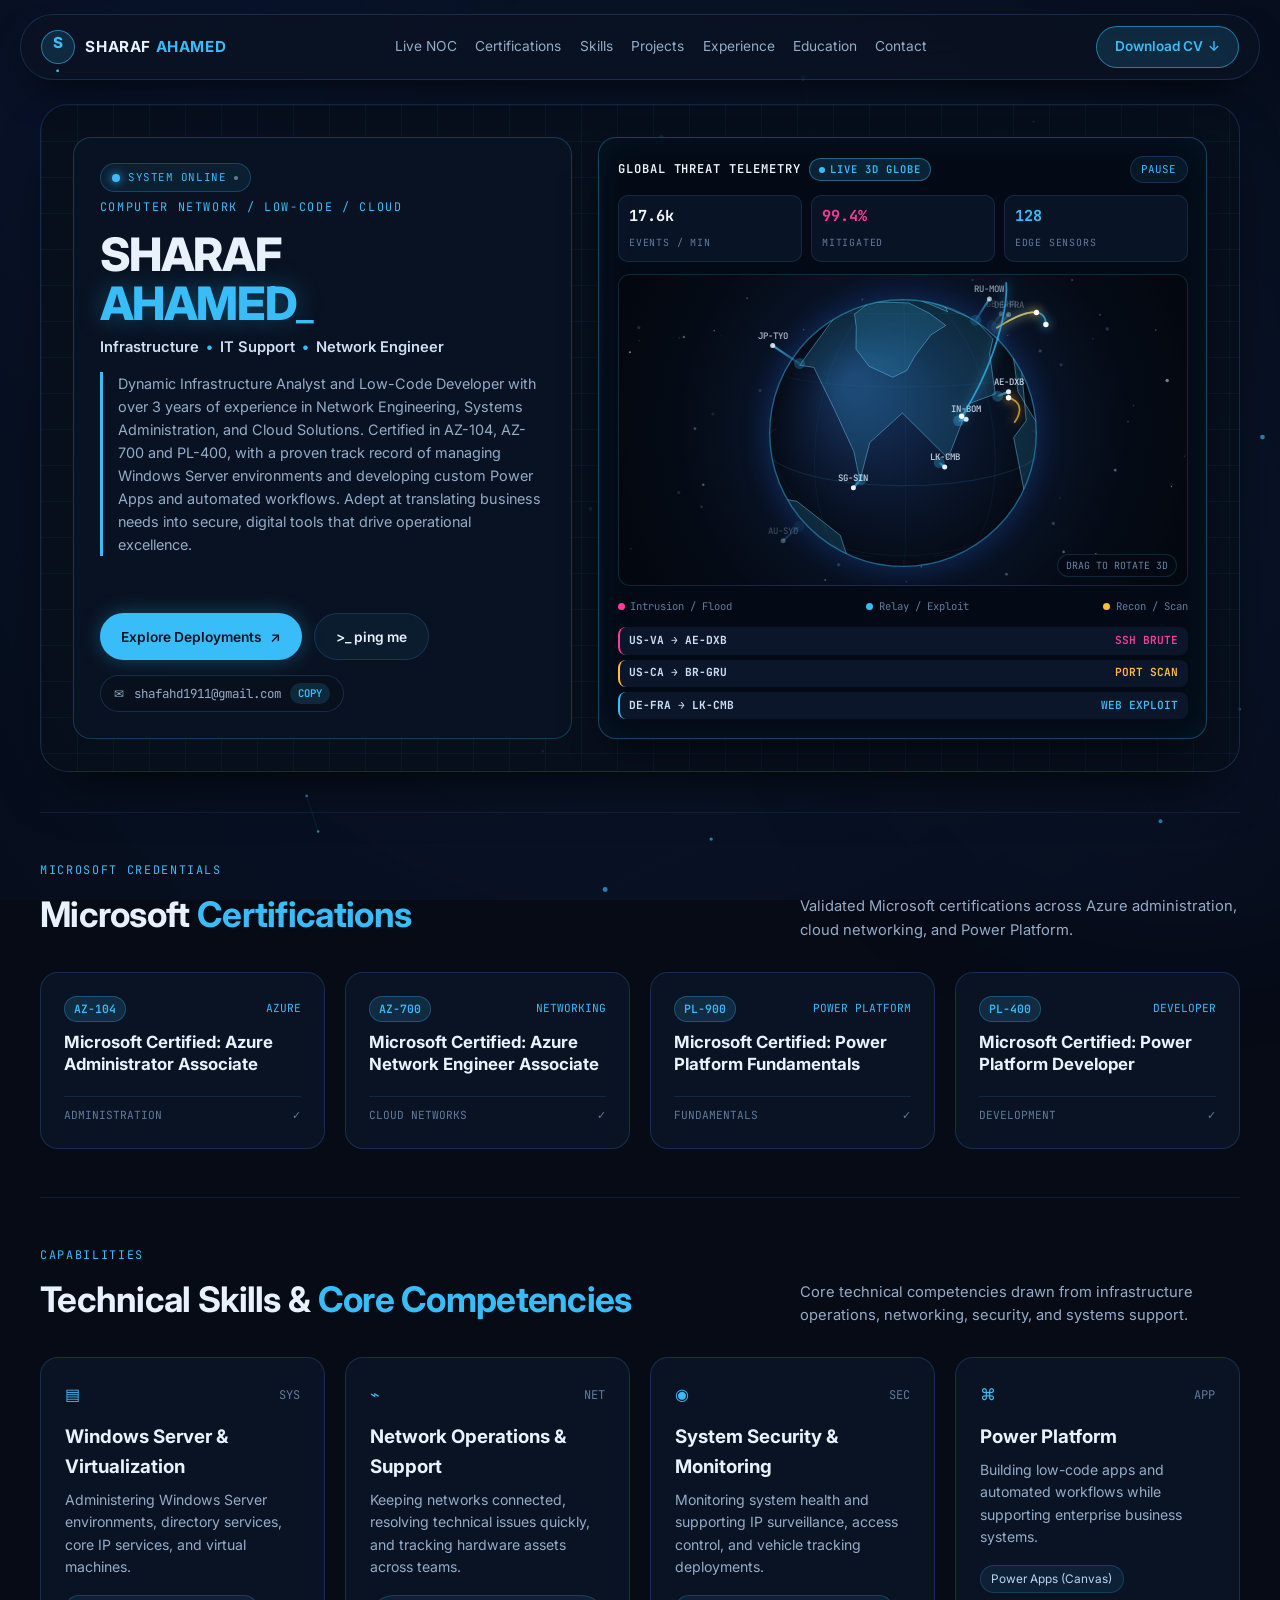
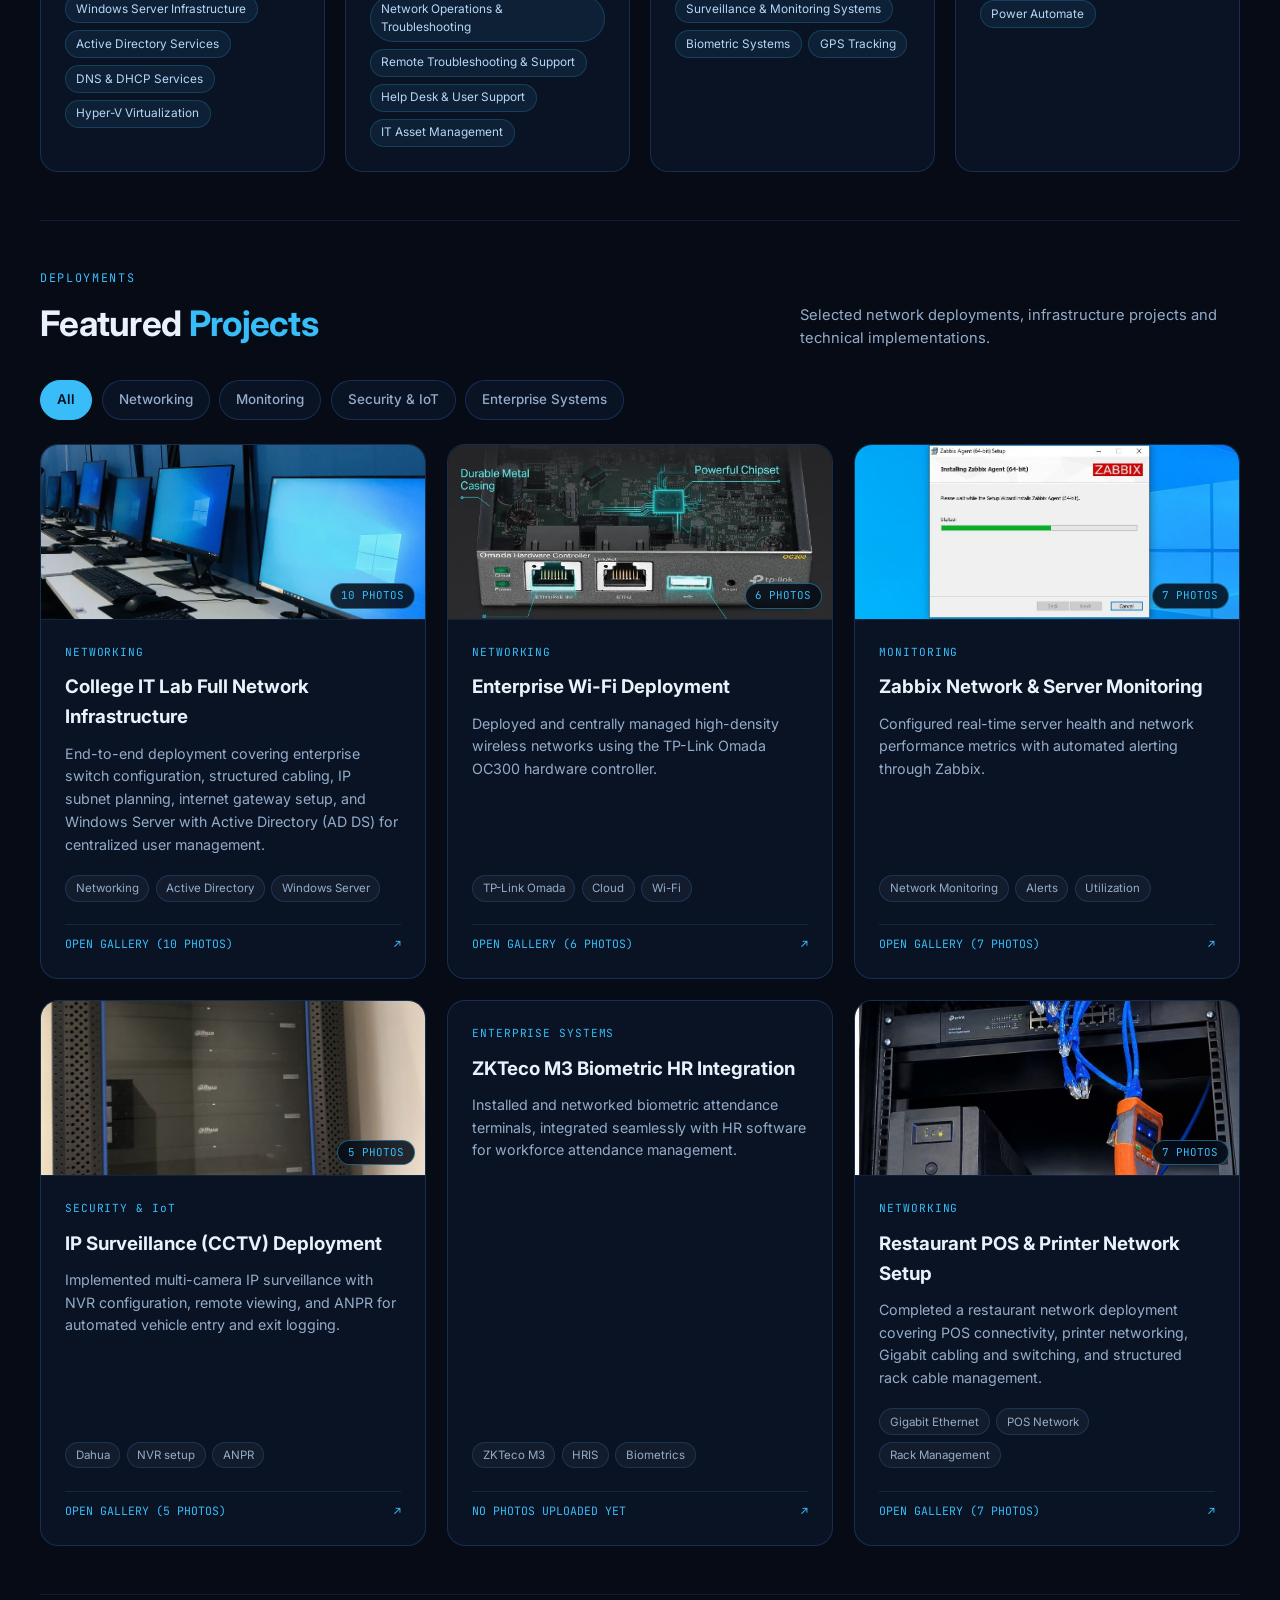
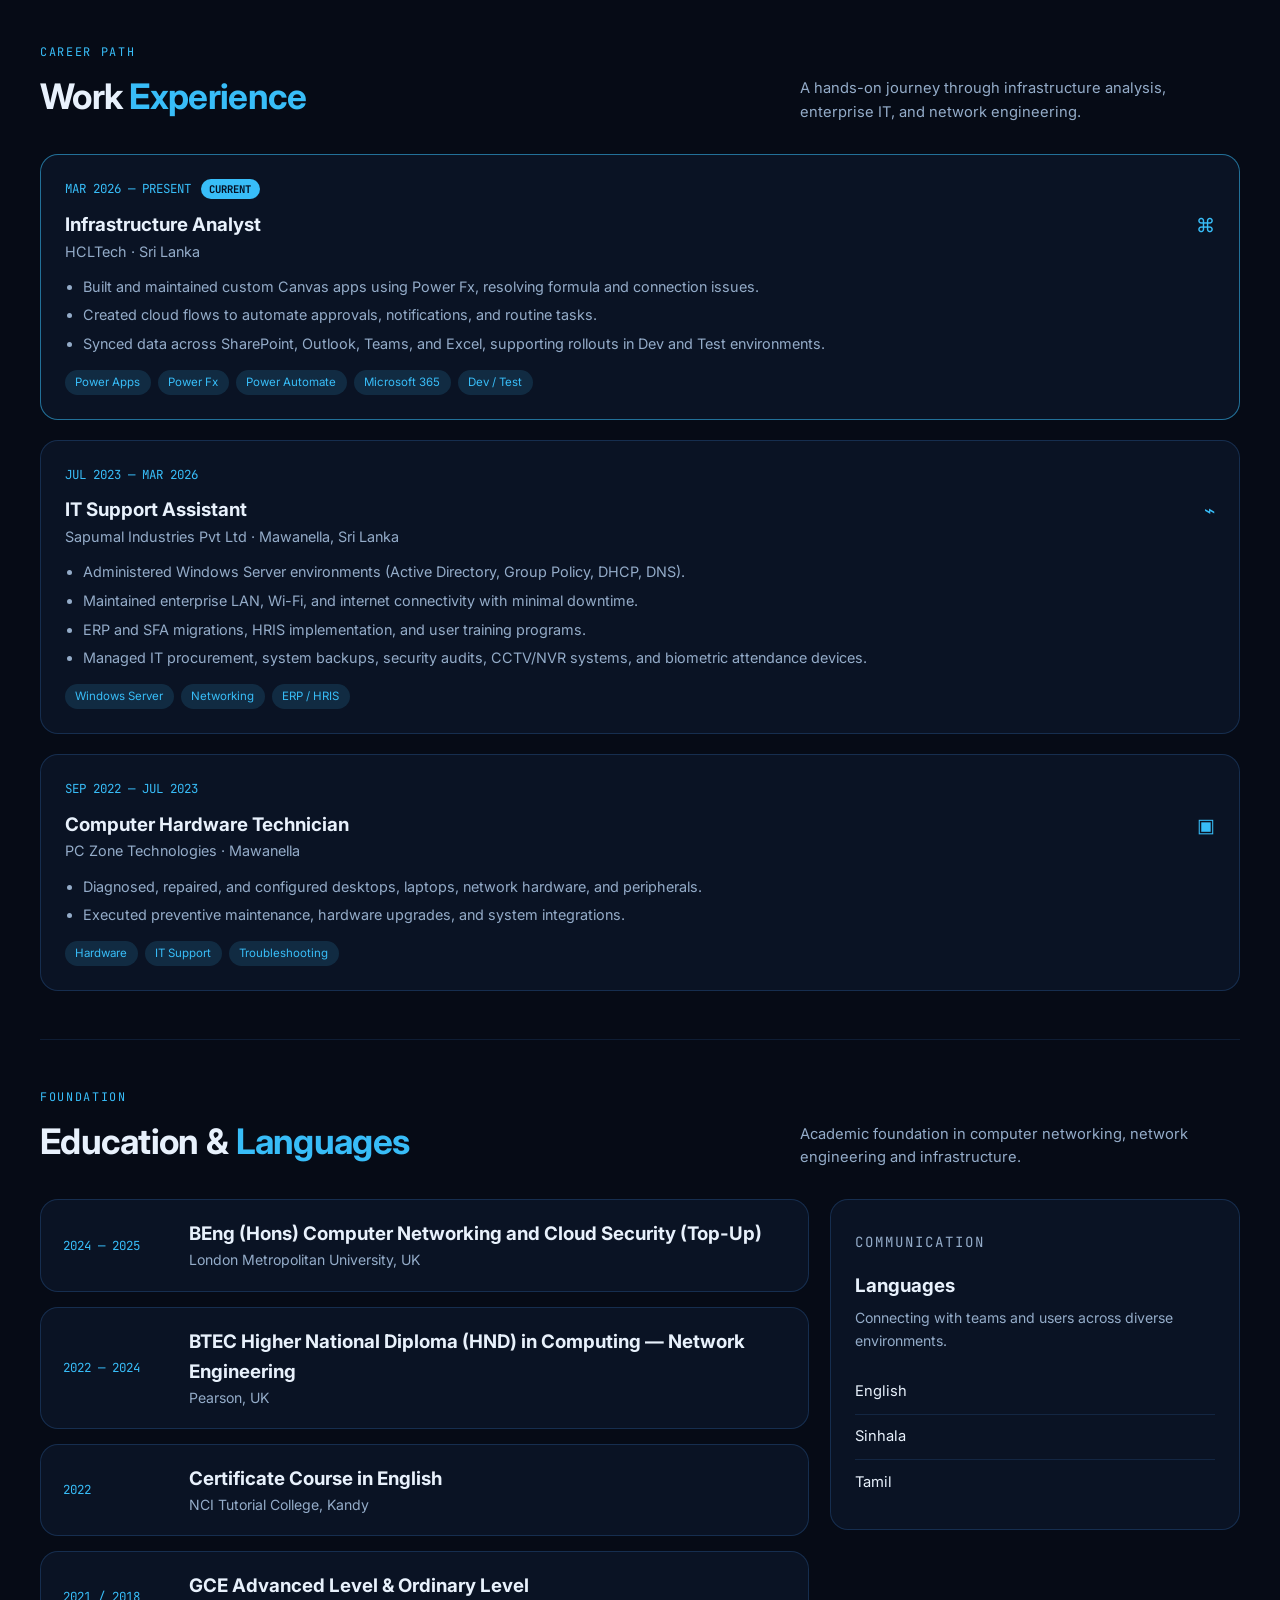
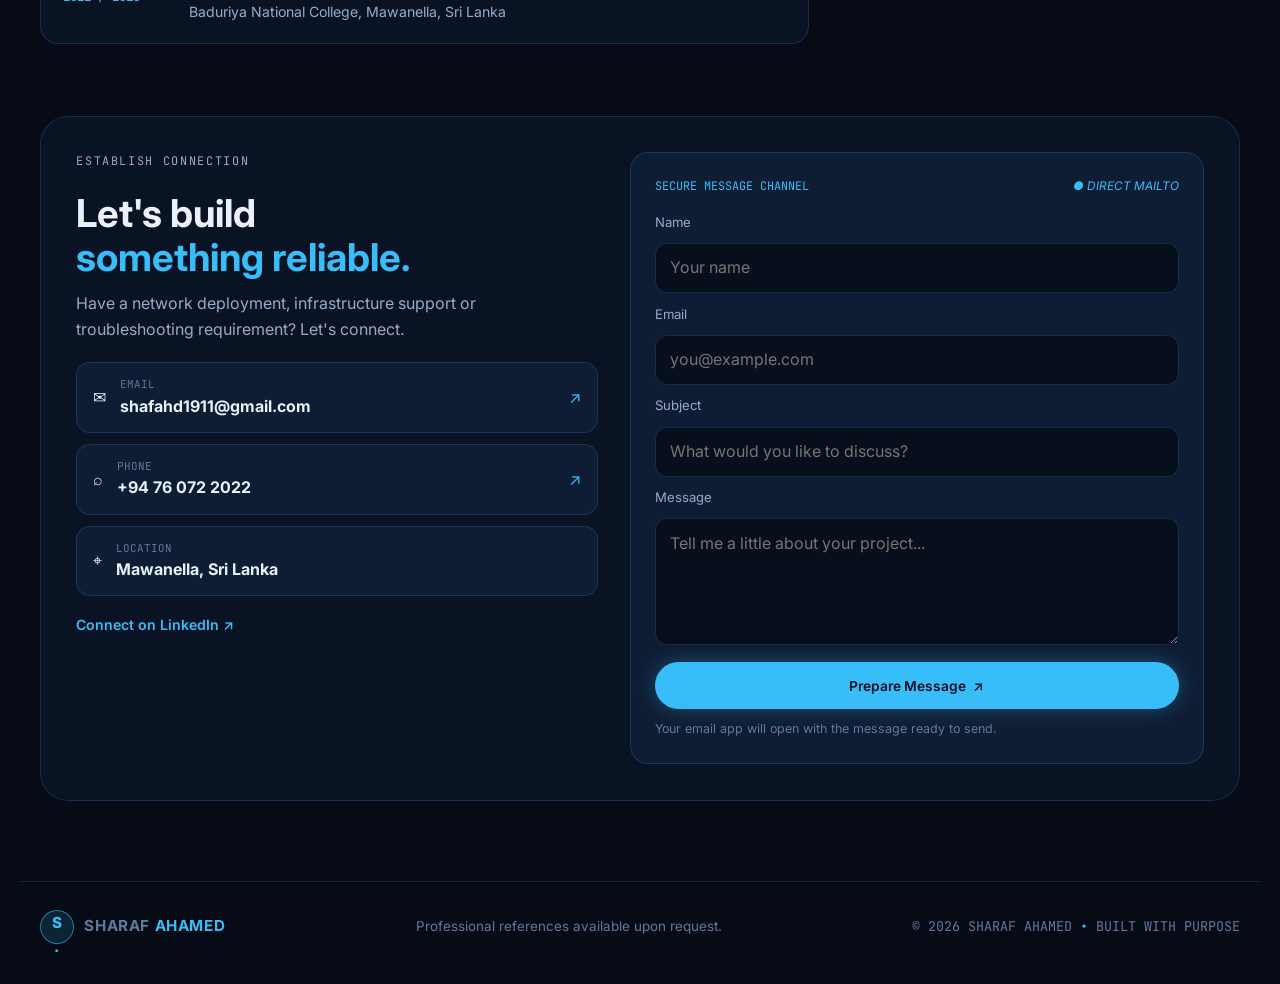
==== index.html @ e7d801e7 "first commit" ====
<!doctype html>
<html lang="en">
<head>
    <meta charset="utf-8">
    <meta name="viewport" content="width=device-width, initial-scale=1">
    <meta name="theme-color" content="#060b16">
    <meta name="description" content="Sharaf Ahamed — Network Engineer, Infrastructure Analyst & Microsoft Certified Specialist based in Sri Lanka.">
    <title>Sharaf Ahamed — Network Engineer &amp; Infrastructure Analyst</title>
    <link rel="preconnect" href="https://fonts.googleapis.com">
    <link rel="preconnect" href="https://fonts.gstatic.com" crossorigin>
    <link href="https://fonts.googleapis.com/css2?family=Inter:wght@400;500;600;700;800&family=JetBrains+Mono:wght@400;500;600&display=swap" rel="stylesheet">
    <style>
        :root {
            --bg-base: #060b16;
            --bg-surface: rgba(12, 22, 40, 0.84);
            --bg-elevated: rgba(16, 30, 54, 0.94);
            --border-subtle: rgba(56, 114, 189, 0.28);
            --border-glow: rgba(56, 189, 248, 0.55);
            --accent: #38bdf8;
            --accent-soft: rgba(56, 189, 248, 0.14);
            --arc-pink: #ff3b9a;
            --arc-cyan: #38bdf8;
            --arc-amber: #ffbe3b;
            --arc-green: #22d3ee;
            --text-main: #e8f1fc;
            --text-muted: #94acc9;
            --text-dim: #607a9c;
            --radius-lg: 28px;
            --radius-md: 18px;
            --radius-pill: 999px;
            --max-w: 1240px;
        }

        * {
            margin: 0;
            padding: 0;
            box-sizing: border-box;
        }

        html {
            scroll-behavior: smooth;
        }

        body {
            font-family: 'Inter', -apple-system, BlinkMacSystemFont, sans-serif;
            background: var(--bg-base);
            color: var(--text-main);
            line-height: 1.6;
            overflow-x: hidden;
        }

        .mono {
            font-family: 'JetBrains Mono', monospace;
        }

        a {
            color: inherit;
            text-decoration: none;
        }

        button,
        input,
        textarea {
            font: inherit;
            color: inherit;
        }

        /* Ambient layers */
        .ambient {
            position: fixed;
            border-radius: 50%;
            pointer-events: none;
            filter: blur(115px);
            z-index: 0;
            opacity: 0.35;
        }

        .ambient-a {
            width: 440px;
            height: 440px;
            top: -120px;
            left: -100px;
            background: #1d4ed8;
        }

        .ambient-b {
            width: 480px;
            height: 480px;
            bottom: 8%;
            right: -140px;
            background: #1e3a8a;
        }

        #bg-canvas {
            position: fixed;
            inset: 0;
            width: 100%;
            height: 100%;
            z-index: 0;
            pointer-events: none;
        }

        /* Header */
        .site-header {
            position: sticky;
            top: 14px;
            z-index: 40;
            max-width: var(--max-w);
            margin: 14px auto 0;
            padding: 0.7rem 1.25rem;
            display: flex;
            align-items: center;
            justify-content: space-between;
            gap: 1rem;
            background: rgba(10, 18, 34, 0.84);
            backdrop-filter: blur(14px);
            border: 1px solid var(--border-subtle);
            border-radius: var(--radius-pill);
            box-shadow: 0 18px 40px -16px rgba(0, 0, 0, 0.85);
        }

        .brand {
            display: inline-flex;
            align-items: center;
            gap: 0.65rem;
            font-weight: 700;
            letter-spacing: 0.04em;
            font-size: 0.95rem;
            white-space: nowrap;
        }

        .brand-mark {
            width: 34px;
            height: 34px;
            border-radius: 50%;
            display: grid;
            place-items: center;
            background: var(--accent-soft);
            border: 1px solid var(--border-glow);
            color: var(--accent);
            font-weight: 800;
        }

            .brand-mark span,
            .brand b {
                color: var(--accent);
            }

        .main-nav {
            display: flex;
            align-items: center;
            gap: 1.15rem;
            font-size: 0.86rem;
            color: var(--text-muted);
        }

            .main-nav a {
                padding: 0.25rem 0;
                border-bottom: 2px solid transparent;
                transition: color 0.2s, border-color 0.2s;
                white-space: nowrap;
            }

                .main-nav a:hover,
                .main-nav a.active {
                    color: var(--accent);
                    border-bottom-color: var(--accent);
                }

        .nav-cta {
            padding: 0.55rem 1.1rem;
            border-radius: var(--radius-pill);
            background: var(--accent-soft);
            border: 1px solid var(--border-glow);
            color: var(--accent);
            font-size: 0.85rem;
            font-weight: 600;
            display: inline-flex;
            align-items: center;
            gap: 0.35rem;
            transition: background 0.2s, transform 0.2s;
            white-space: nowrap;
        }

            .nav-cta:hover {
                background: var(--accent);
                color: #041024;
                transform: translateY(-1px);
            }

        .menu-toggle {
            display: none;
            background: transparent;
            border: 1px solid var(--border-subtle);
            border-radius: 10px;
            padding: 0.35rem 0.65rem;
            font-size: 1.1rem;
            cursor: pointer;
        }

        /* Main layout */
        main {
            position: relative;
            z-index: 2;
            max-width: var(--max-w);
            margin: 0 auto;
            padding: 1.5rem 1.25rem 3rem;
        }

        /* Hero / Live NOC */
        .hero {
            position: relative;
            border-radius: var(--radius-lg);
            border: 1px solid var(--border-subtle);
            background: rgba(8, 15, 28, 0.82);
            overflow: hidden;
            padding: 2rem;
            margin-bottom: 2.5rem;
            box-shadow: 0 25px 60px -25px rgba(0, 0, 0, 0.92);
        }

        .map-grid {
            position: absolute;
            inset: 0;
            background-image: linear-gradient(to right, rgba(56, 189, 248, 0.05) 1px, transparent 1px), linear-gradient(to bottom, rgba(56, 189, 248, 0.05) 1px, transparent 1px);
            background-size: 36px 36px;
            pointer-events: none;
            z-index: 0;
        }

        .hero-content {
            position: relative;
            z-index: 2;
            display: grid;
            grid-template-columns: minmax(0, 1fr) minmax(0, 1.22fr);
            gap: 1.65rem;
            align-items: stretch;
        }

        .glass-panel {
            background: rgba(10, 19, 36, 0.86);
            backdrop-filter: blur(12px);
            border: 1px solid rgba(56, 189, 248, 0.24);
            border-radius: var(--radius-md);
            padding: 1.6rem;
            display: flex;
            flex-direction: column;
            justify-content: space-between;
            gap: 1.15rem;
        }

        .profile-top {
            display: flex;
            align-items: center;
            gap: 1rem;
            margin-bottom: 0.85rem;
        }

        .profile-avatar {
            width: 74px;
            height: 74px;
            border-radius: 50%;
            object-fit: cover;
            object-position: 50% 18%;
            border: 2px solid var(--accent);
            box-shadow: 0 0 20px rgba(56, 189, 248, 0.35);
            background: #0d1d36;
            flex-shrink: 0;
        }

        .status-line {
            display: inline-flex;
            flex-wrap: wrap;
            align-items: center;
            gap: 0.5rem;
            font-family: 'JetBrains Mono', monospace;
            font-size: 0.68rem;
            letter-spacing: 0.05em;
            color: var(--accent);
            background: rgba(56, 189, 248, 0.08);
            border: 1px solid rgba(56, 189, 248, 0.25);
            padding: 0.3rem 0.72rem;
            border-radius: var(--radius-pill);
            width: fit-content;
        }

            .status-line i {
                width: 4px;
                height: 4px;
                border-radius: 50%;
                background: var(--text-dim);
                display: inline-block;
            }

        .pulse-dot {
            width: 8px;
            height: 8px;
            border-radius: 50%;
            background: #38bdf8;
            box-shadow: 0 0 10px #38bdf8;
            animation: pulse 1.8s infinite;
        }

        @keyframes pulse {
            0%, 100% {
                opacity: 0.6;
                transform: scale(0.9);
            }

            50% {
                opacity: 1;
                transform: scale(1.25);
            }
        }

        .eyebrow {
            font-size: 0.74rem;
            letter-spacing: 0.14em;
            text-transform: uppercase;
            color: var(--accent);
            margin-bottom: 0.4rem;
        }

        .hero h1 {
            font-size: clamp(2rem, 3.6vw, 2.95rem);
            font-weight: 800;
            line-height: 1.06;
            letter-spacing: -0.03em;
        }

            .hero h1 span {
                color: var(--accent);
                text-shadow: 0 0 24px rgba(56, 189, 248, 0.35);
            }

        .hero-cursor {
            color: var(--accent);
            font-weight: 500;
            animation: blink 1s step-end infinite;
        }

        @keyframes blink {
            0%, 100% {
                opacity: 1;
            }

            50% {
                opacity: 0;
            }
        }

        .hero-role {
            font-weight: 600;
            color: #cfe0f5;
            margin: 0.5rem 0 0.75rem;
            font-size: 0.92rem;
        }

            .hero-role b {
                color: var(--accent);
                margin: 0 0.2rem;
            }

        .hero-summary {
            color: var(--text-muted);
            font-size: 0.9rem;
            border-left: 3px solid var(--accent);
            padding-left: 0.95rem;
        }

        .hero-actions {
            display: flex;
            flex-wrap: wrap;
            gap: 0.75rem;
            margin-bottom: 0.95rem;
        }

        .btn {
            display: inline-flex;
            align-items: center;
            gap: 0.45rem;
            padding: 0.72rem 1.3rem;
            border-radius: var(--radius-pill);
            font-weight: 600;
            font-size: 0.86rem;
            cursor: pointer;
            transition: transform 0.2s, box-shadow 0.2s, background 0.2s, border-color 0.2s;
            border: 1px solid transparent;
        }

        .btn-primary {
            background: var(--accent);
            color: #041024;
            box-shadow: 0 0 20px rgba(56, 189, 248, 0.32);
        }

            .btn-primary:hover {
                transform: translateY(-2px);
                box-shadow: 0 0 28px rgba(56, 189, 248, 0.52);
            }

        .btn-ghost {
            background: rgba(56, 189, 248, 0.06);
            border-color: var(--border-subtle);
            color: var(--text-main);
        }

            .btn-ghost:hover {
                border-color: var(--accent);
                background: rgba(56, 189, 248, 0.14);
                transform: translateY(-2px);
            }

        .copy-email {
            display: inline-flex;
            align-items: center;
            gap: 0.6rem;
            background: rgba(8, 16, 30, 0.88);
            border: 1px solid var(--border-subtle);
            border-radius: var(--radius-pill);
            padding: 0.42rem 0.85rem;
            font-size: 0.78rem;
            color: var(--text-muted);
            cursor: pointer;
            transition: border-color 0.2s, color 0.2s;
            width: fit-content;
        }

            .copy-email:hover {
                border-color: var(--accent);
                color: var(--text-main);
            }

            .copy-email small {
                background: var(--accent-soft);
                color: var(--accent);
                padding: 0.14rem 0.48rem;
                border-radius: var(--radius-pill);
                font-size: 0.66rem;
                font-weight: 600;
            }

        /* Live 3D Globe Cyber Threat Dashboard */
        .cyber-map-panel {
            background: rgba(5, 11, 22, 0.95);
            backdrop-filter: blur(14px);
            border: 1px solid rgba(56, 189, 248, 0.32);
            border-radius: var(--radius-md);
            padding: 1.15rem;
            display: flex;
            flex-direction: column;
            gap: 0.75rem;
            box-shadow: inset 0 0 42px rgba(14, 165, 233, 0.08), 0 18px 38px -18px rgba(0, 0, 0, 0.9);
        }

        .cyber-map-head {
            display: flex;
            flex-wrap: wrap;
            justify-content: space-between;
            align-items: center;
            gap: 0.5rem;
        }

        .cyber-map-title {
            display: flex;
            align-items: center;
            gap: 0.5rem;
            font-size: 0.76rem;
            font-weight: 600;
            letter-spacing: 0.08em;
            color: #eef6fc;
        }

        .live-badge {
            display: inline-flex;
            align-items: center;
            gap: 0.35rem;
            font-family: 'JetBrains Mono', monospace;
            font-size: 0.66rem;
            color: #38bdf8;
            background: rgba(56, 189, 248, 0.14);
            border: 1px solid rgba(56, 189, 248, 0.42);
            padding: 0.15rem 0.55rem;
            border-radius: var(--radius-pill);
        }

            .live-badge i {
                width: 6px;
                height: 6px;
                border-radius: 50%;
                background: #38bdf8;
                display: inline-block;
                animation: pulse 1.3s infinite;
            }

        .map-controls {
            display: inline-flex;
            align-items: center;
            gap: 0.4rem;
        }

        .map-toggle-btn {
            font-family: 'JetBrains Mono', monospace;
            font-size: 0.68rem;
            padding: 0.24rem 0.65rem;
            border-radius: var(--radius-pill);
            border: 1px solid var(--border-subtle);
            background: rgba(56, 189, 248, 0.08);
            color: var(--accent);
            cursor: pointer;
            transition: border-color 0.2s, background 0.2s;
        }

            .map-toggle-btn:hover {
                border-color: var(--accent);
                background: rgba(56, 189, 248, 0.16);
            }

        .noc-kpis {
            display: grid;
            grid-template-columns: repeat(3, 1fr);
            gap: 0.55rem;
        }

        .noc-kpi {
            background: rgba(11, 21, 40, 0.9);
            border: 1px solid rgba(56, 189, 248, 0.14);
            border-radius: 10px;
            padding: 0.48rem 0.65rem;
        }

            .noc-kpi strong {
                display: block;
                font-family: 'JetBrains Mono', monospace;
                font-size: 0.95rem;
                color: #f4f9fc;
            }

            .noc-kpi span {
                font-family: 'JetBrains Mono', monospace;
                font-size: 0.62rem;
                letter-spacing: 0.08em;
                color: var(--text-dim);
            }

        .attack-canvas-wrap {
            position: relative;
            width: 100%;
            border-radius: 12px;
            overflow: hidden;
            border: 1px solid rgba(56, 189, 248, 0.18);
            background: radial-gradient(circle at 50% 48%, #0e2242 0%, #050b16 68%, #03070e 100%);
            cursor: grab;
        }

            .attack-canvas-wrap:active {
                cursor: grabbing;
            }

        #cyberAttackCanvas {
            width: 100%;
            height: 310px;
            display: block;
        }

        .globe-hint {
            position: absolute;
            right: 10px;
            bottom: 8px;
            font-family: 'JetBrains Mono', monospace;
            font-size: 0.62rem;
            color: rgba(148, 192, 238, 0.68);
            background: rgba(5, 11, 22, 0.72);
            padding: 0.16rem 0.5rem;
            border-radius: 999px;
            border: 1px solid rgba(56, 189, 248, 0.16);
            pointer-events: none;
        }

        .attack-legend {
            display: flex;
            flex-wrap: wrap;
            justify-content: space-between;
            gap: 0.5rem;
            font-family: 'JetBrains Mono', monospace;
            font-size: 0.66rem;
            color: var(--text-dim);
        }

        .legend-item {
            display: inline-flex;
            align-items: center;
            gap: 0.35rem;
        }

        .legend-dot {
            width: 7px;
            height: 7px;
            border-radius: 50%;
        }

        .attack-feed {
            list-style: none;
            display: flex;
            flex-direction: column;
            gap: 0.32rem;
            font-family: 'JetBrains Mono', monospace;
            font-size: 0.7rem;
            max-height: 92px;
            overflow: hidden;
        }

            .attack-feed li {
                display: flex;
                justify-content: space-between;
                gap: 0.6rem;
                padding: 0.3rem 0.6rem;
                border-radius: 8px;
                background: rgba(12, 23, 44, 0.92);
                border-left: 2px solid var(--accent);
                color: #cfe0f5;
                white-space: nowrap;
                overflow: hidden;
                text-overflow: ellipsis;
            }

        .attack-vec {
            font-weight: 600;
        }

        /* Sections */
        .section {
            padding: 3rem 0;
            border-top: 1px solid rgba(56, 114, 189, 0.18);
        }

        .section-head {
            display: flex;
            flex-wrap: wrap;
            justify-content: space-between;
            align-items: flex-end;
            gap: 1rem;
            margin-bottom: 1.85rem;
        }

            .section-head h2 {
                font-size: clamp(1.55rem, 3vw, 2.2rem);
                font-weight: 700;
                letter-spacing: -0.02em;
            }

                .section-head h2 span {
                    color: var(--accent);
                }

        .section-note {
            color: var(--text-muted);
            max-width: 440px;
            font-size: 0.92rem;
        }

        /* Microsoft Certifications grid */
        .cert-grid {
            display: grid;
            grid-template-columns: repeat(auto-fit, minmax(260px, 1fr));
            gap: 1.25rem;
        }

        .cert-card {
            background: var(--bg-surface);
            border: 1px solid var(--border-subtle);
            border-radius: var(--radius-md);
            padding: 1.45rem;
            display: flex;
            flex-direction: column;
            gap: 0.65rem;
            transition: transform 0.25s, border-color 0.25s;
        }

            .cert-card:hover {
                transform: translateY(-4px);
                border-color: var(--border-glow);
            }

        .cert-top {
            display: flex;
            justify-content: space-between;
            align-items: center;
            color: var(--accent);
            font-size: 0.76rem;
        }

        .cert-code-pill {
            font-family: 'JetBrains Mono', monospace;
            font-size: 0.72rem;
            font-weight: 600;
            color: var(--accent);
            background: var(--accent-soft);
            border: 1px solid rgba(56, 189, 248, 0.28);
            padding: 0.16rem 0.55rem;
            border-radius: var(--radius-pill);
        }

        .cert-card h3 {
            font-size: 1.05rem;
            line-height: 1.3;
        }

        .cert-points {
            list-style: none;
            display: flex;
            flex-direction: column;
            gap: 0.35rem;
            color: var(--text-muted);
            font-size: 0.86rem;
            flex: 1;
        }

            .cert-points li::before {
                content: "› ";
                color: var(--accent);
                font-weight: 700;
            }

        .cert-bottom {
            display: flex;
            justify-content: space-between;
            font-family: 'JetBrains Mono', monospace;
            font-size: 0.7rem;
            color: var(--text-dim);
            padding-top: 0.6rem;
            border-top: 1px solid rgba(56, 114, 189, 0.2);
        }

        /* Skills */
        .skills-grid {
            display: grid;
            grid-template-columns: repeat(auto-fit, minmax(270px, 1fr));
            gap: 1.25rem;
        }

        .skill-card {
            background: var(--bg-surface);
            border: 1px solid var(--border-subtle);
            border-radius: var(--radius-md);
            padding: 1.5rem;
            transition: border-color 0.25s, transform 0.25s;
        }

            .skill-card:hover {
                border-color: var(--border-glow);
                transform: translateY(-3px);
            }

        .skill-head {
            display: flex;
            justify-content: space-between;
            align-items: center;
            margin-bottom: 0.85rem;
            color: var(--accent);
        }

        .skill-index {
            font-size: 0.75rem;
            color: var(--text-dim);
        }

        .skill-card p {
            color: var(--text-muted);
            font-size: 0.88rem;
            margin: 0.45rem 0 1rem;
        }

        .tags {
            display: flex;
            flex-wrap: wrap;
            gap: 0.4rem;
        }

            .tags span {
                font-size: 0.74rem;
                padding: 0.24rem 0.65rem;
                border-radius: var(--radius-pill);
                background: rgba(56, 189, 248, 0.08);
                border: 1px solid rgba(56, 189, 248, 0.2);
                color: #b7d7f7;
            }

        /* Filter bar & Projects */
        .filter-bar {
            display: flex;
            flex-wrap: wrap;
            gap: 0.6rem;
            margin-bottom: 1.5rem;
        }

        .filter-btn {
            padding: 0.5rem 1rem;
            border-radius: var(--radius-pill);
            border: 1px solid var(--border-subtle);
            background: var(--bg-surface);
            color: var(--text-muted);
            font-size: 0.84rem;
            font-weight: 500;
            cursor: pointer;
            transition: all 0.2s;
        }

            .filter-btn:hover {
                border-color: var(--accent);
                color: var(--text-main);
            }

            .filter-btn.active {
                background: var(--accent);
                color: #041024;
                border-color: var(--accent);
                font-weight: 600;
            }

        .projects-grid {
            display: grid;
            grid-template-columns: repeat(auto-fit, minmax(310px, 1fr));
            gap: 1.35rem;
        }

        .project-card {
            background: var(--bg-surface);
            border: 1px solid var(--border-subtle);
            border-radius: var(--radius-md);
            overflow: hidden;
            display: flex;
            flex-direction: column;
            transition: transform 0.25s, border-color 0.25s;
        }

            .project-card[hidden] {
                display: none;
            }

            .project-card:hover {
                transform: translateY(-4px);
                border-color: var(--border-glow);
            }

        .project-info {
            padding: 1.5rem;
            display: flex;
            flex-direction: column;
            gap: 0.65rem;
            flex: 1;
        }

        .project-meta {
            display: flex;
            justify-content: space-between;
            font-size: 0.7rem;
            color: var(--accent);
            letter-spacing: 0.08em;
        }

        .project-info p {
            color: var(--text-muted);
            font-size: 0.89rem;
            flex: 1;
        }

        .project-stack {
            display: flex;
            flex-wrap: wrap;
            gap: 0.4rem;
            padding-top: 0.5rem;
        }

            .project-stack span {
                font-size: 0.72rem;
                padding: 0.2rem 0.6rem;
                border-radius: var(--radius-pill);
                background: rgba(255, 255, 255, 0.04);
                border: 1px solid var(--border-subtle);
                color: var(--text-muted);
            }

        .empty-state {
            text-align: center;
            padding: 2rem;
            color: var(--text-muted);
        }

        /* Experience Timeline */
        .timeline {
            display: flex;
            flex-direction: column;
            gap: 1.25rem;
        }

        .timeline-item {
            background: var(--bg-surface);
            border: 1px solid var(--border-subtle);
            border-radius: var(--radius-md);
            padding: 1.5rem;
        }

            .timeline-item.current {
                border-color: var(--border-glow);
            }

        .timeline-date {
            font-size: 0.78rem;
            color: var(--accent);
            margin-bottom: 0.65rem;
            display: flex;
            align-items: center;
            gap: 0.6rem;
        }

        .current-label {
            background: var(--accent);
            color: #041024;
            font-size: 0.66rem;
            font-weight: 700;
            padding: 0.12rem 0.55rem;
            border-radius: var(--radius-pill);
        }

        .role-top {
            display: flex;
            justify-content: space-between;
            align-items: flex-start;
            gap: 1rem;
            margin-bottom: 0.75rem;
        }

        .company {
            color: var(--text-muted);
            font-size: 0.9rem;
        }

        .role-icon {
            color: var(--accent);
            font-size: 1.2rem;
        }

        .timeline-content ul {
            padding-left: 1.15rem;
            color: var(--text-muted);
            font-size: 0.9rem;
            display: flex;
            flex-direction: column;
            gap: 0.35rem;
            margin-bottom: 0.9rem;
        }

        .role-tags {
            display: flex;
            flex-wrap: wrap;
            gap: 0.45rem;
        }

            .role-tags span {
                font-size: 0.72rem;
                padding: 0.22rem 0.65rem;
                border-radius: var(--radius-pill);
                background: var(--accent-soft);
                color: var(--accent);
            }

        /* Education & Languages */
        .education-layout {
            display: grid;
            grid-template-columns: minmax(0, 1.5fr) minmax(0, 0.8fr);
            gap: 1.35rem;
            align-items: start;
        }

        .education-list {
            display: flex;
            flex-direction: column;
            gap: 0.9rem;
        }

        .education-item {
            background: var(--bg-surface);
            border: 1px solid var(--border-subtle);
            border-radius: var(--radius-md);
            padding: 1.2rem 1.4rem;
            display: grid;
            grid-template-columns: 110px 1fr;
            gap: 1rem;
            align-items: center;
        }

        .edu-year {
            font-size: 0.78rem;
            color: var(--accent);
        }

        .education-item p {
            color: var(--text-muted);
            font-size: 0.88rem;
        }

        .language-card {
            background: var(--bg-surface);
            border: 1px solid var(--border-subtle);
            border-radius: var(--radius-md);
            padding: 1.5rem;
        }

            .language-card > p {
                color: var(--text-muted);
                font-size: 0.88rem;
                margin: 0.4rem 0 1.1rem;
            }

        .language-row {
            display: flex;
            justify-content: space-between;
            padding: 0.65rem 0;
            border-bottom: 1px solid rgba(56, 114, 189, 0.2);
            font-size: 0.92rem;
        }

            .language-row:last-child {
                border-bottom: none;
            }

        /* Contact */
        .contact-section {
            margin-top: 1.5rem;
            background: var(--bg-surface);
            border: 1px solid var(--border-subtle);
            border-radius: var(--radius-lg);
            padding: 2.2rem;
        }

        .contact-inner {
            display: grid;
            grid-template-columns: minmax(0, 1fr) minmax(0, 1.1fr);
            gap: 2rem;
            border-top: none;
            padding: 0;
        }

        .contact-copy h2 {
            font-size: clamp(1.7rem, 3.2vw, 2.4rem);
            line-height: 1.15;
            margin-bottom: 0.75rem;
        }

            .contact-copy h2 span {
                color: var(--accent);
            }

        .contact-copy > p {
            color: var(--text-muted);
            margin-bottom: 1.25rem;
        }

        .contact-details {
            display: flex;
            flex-direction: column;
            gap: 0.7rem;
        }

        .contact-detail {
            display: flex;
            align-items: center;
            gap: 0.85rem;
            padding: 0.8rem 1rem;
            background: var(--bg-elevated);
            border: 1px solid var(--border-subtle);
            border-radius: 14px;
            transition: border-color 0.2s;
        }

            .contact-detail:hover {
                border-color: var(--accent);
            }

            .contact-detail small {
                display: block;
                font-family: 'JetBrains Mono', monospace;
                font-size: 0.68rem;
                color: var(--text-dim);
            }

        .detail-arrow {
            margin-left: auto;
            color: var(--accent);
        }

        .linkedin-link {
            display: inline-flex;
            align-items: center;
            gap: 0.4rem;
            margin-top: 0.4rem;
            font-size: 0.88rem;
            font-weight: 600;
            color: var(--accent);
        }

        .contact-form {
            display: flex;
            flex-direction: column;
            gap: 0.65rem;
            background: var(--bg-elevated);
            border: 1px solid var(--border-subtle);
            border-radius: var(--radius-md);
            padding: 1.5rem;
        }

        .form-heading {
            display: flex;
            justify-content: space-between;
            font-size: 0.74rem;
            color: var(--accent);
            margin-bottom: 0.35rem;
        }

        .contact-form label {
            font-size: 0.82rem;
            color: var(--text-muted);
        }

        .contact-form input,
        .contact-form textarea {
            width: 100%;
            padding: 0.7rem 0.9rem;
            border-radius: 12px;
            border: 1px solid var(--border-subtle);
            background: rgba(6, 13, 25, 0.85);
            resize: vertical;
        }

            .contact-form input:focus,
            .contact-form textarea:focus {
                outline: none;
                border-color: var(--accent);
            }

        .submit-btn {
            margin-top: 0.4rem;
            justify-content: center;
        }

        .form-hint {
            font-size: 0.78rem;
            color: var(--text-dim);
        }

        /* Footer & Toast */
        .site-footer {
            position: relative;
            z-index: 2;
            max-width: var(--max-w);
            margin: 2rem auto 0;
            padding: 1.75rem 1.25rem 2.5rem;
            border-top: 1px solid var(--border-subtle);
            display: flex;
            flex-wrap: wrap;
            justify-content: space-between;
            align-items: center;
            gap: 1rem;
            font-size: 0.84rem;
            color: var(--text-dim);
        }

            .site-footer i {
                color: var(--accent);
                font-style: normal;
            }

        .toast {
            position: fixed;
            bottom: 22px;
            right: 22px;
            z-index: 60;
            background: var(--bg-elevated);
            border: 1px solid var(--accent);
            color: var(--text-main);
            padding: 0.75rem 1.15rem;
            border-radius: 12px;
            font-size: 0.86rem;
            opacity: 0;
            transform: translateY(10px);
            pointer-events: none;
            transition: opacity 0.2s, transform 0.2s;
        }

            .toast.show {
                opacity: 1;
                transform: translateY(0);
            }

        @media (max-width: 980px) {
            .hero-content,
            .education-layout,
            .contact-inner {
                grid-template-columns: 1fr;
            }
        }

        @media (max-width: 860px) {
            .menu-toggle {
                display: inline-flex;
            }

            .main-nav {
                display: none;
                position: absolute;
                top: calc(100% + 8px);
                left: 0;
                right: 0;
                flex-direction: column;
                align-items: flex-start;
                gap: 0.75rem;
                padding: 1rem 1.25rem;
                background: rgba(10, 18, 34, 0.96);
                border: 1px solid var(--border-subtle);
                border-radius: 20px;
            }

                .main-nav.open {
                    display: flex;
                }

            .nav-cta {
                display: none;
            }

            .hero {
                padding: 1.25rem;
            }

            #cyberAttackCanvas {
                height: 255px;
            }

            .education-item {
                grid-template-columns: 1fr;
                gap: 0.35rem;
            }
        }

        @media (prefers-reduced-motion: reduce) {
            *, *::before, *::after {
                animation-duration: 0.01ms !important;
                animation-iteration-count: 1 !important;
                transition-duration: 0.01ms !important;
                scroll-behavior: auto !important;
            }
        }
    
        /* Project Gallery & Lightbox */
        .project-card {
            cursor: pointer;
            position: relative;
        }

        .project-thumb-strip {
            position: relative;
            width: 100%;
            height: 175px;
            background: rgba(5, 11, 22, 0.92);
            border-bottom: 1px solid rgba(56, 114, 189, 0.22);
            overflow: hidden;
            display: flex;
            align-items: center;
            justify-content: center;
        }

        .project-thumb-strip img {
            width: 100%;
            height: 100%;
            object-fit: cover;
            display: block;
            transition: transform 0.35s ease;
        }

        .project-card:hover .project-thumb-strip img {
            transform: scale(1.04);
        }

        .project-photo-count {
            position: absolute;
            right: 10px;
            bottom: 10px;
            background: rgba(5, 11, 22, 0.86);
            border: 1px solid rgba(56, 189, 248, 0.45);
            color: var(--accent);
            font-family: 'JetBrains Mono', monospace;
            font-size: 0.68rem;
            padding: 0.2rem 0.6rem;
            border-radius: 999px;
            backdrop-filter: blur(6px);
        }

        .project-view-bar {
            margin-top: 0.75rem;
            padding-top: 0.65rem;
            border-top: 1px solid rgba(56, 114, 189, 0.2);
            display: flex;
            align-items: center;
            justify-content: space-between;
            font-family: 'JetBrains Mono', monospace;
            font-size: 0.72rem;
            color: var(--accent);
        }

        .lightbox-backdrop {
            position: fixed;
            inset: 0;
            z-index: 90;
            background: rgba(3, 8, 18, 0.9);
            backdrop-filter: blur(14px);
            display: none;
            align-items: center;
            justify-content: center;
            padding: 1.25rem;
        }

        .lightbox-backdrop.open {
            display: flex;
        }

        .lightbox-dialog {
            width: 100%;
            max-width: 900px;
            background: var(--bg-elevated);
            border: 1px solid var(--border-glow);
            border-radius: var(--radius-md);
            padding: 1.35rem;
            box-shadow: 0 28px 80px rgba(0, 0, 0, 0.95);
            display: flex;
            flex-direction: column;
            gap: 0.9rem;
        }

        .lightbox-header {
            display: flex;
            align-items: center;
            justify-content: space-between;
            gap: 1rem;
        }

        .lightbox-title {
            font-size: 1.08rem;
            font-weight: 700;
            color: var(--text-main);
        }

        .lightbox-close {
            background: rgba(56, 189, 248, 0.14);
            border: 1px solid var(--border-subtle);
            color: var(--accent);
            border-radius: 999px;
            padding: 0.34rem 0.85rem;
            font-family: 'JetBrains Mono', monospace;
            font-size: 0.75rem;
            cursor: pointer;
            transition: background 0.2s, color 0.2s;
        }

        .lightbox-close:hover {
            background: var(--accent);
            color: #041024;
        }

        .lightbox-stage {
            position: relative;
            width: 100%;
            min-height: 280px;
            max-height: 60vh;
            background: rgba(5, 11, 22, 0.96);
            border: 1px solid rgba(56, 189, 248, 0.22);
            border-radius: 12px;
            display: flex;
            align-items: center;
            justify-content: center;
            overflow: hidden;
        }

        .lightbox-stage img {
            max-width: 100%;
            max-height: 60vh;
            object-fit: contain;
            display: block;
        }

        .lightbox-nav {
            position: absolute;
            top: 50%;
            transform: translateY(-50%);
            background: rgba(6, 13, 25, 0.85);
            border: 1px solid var(--border-glow);
            color: var(--accent);
            width: 38px;
            height: 38px;
            border-radius: 50%;
            display: grid;
            place-items: center;
            cursor: pointer;
            font-size: 1rem;
            transition: background 0.2s, color 0.2s;
        }

        .lightbox-nav:hover {
            background: var(--accent);
            color: #041024;
        }

        .lightbox-prev { left: 12px; }
        .lightbox-next { right: 12px; }

        .lightbox-thumbs {
            display: flex;
            gap: 0.5rem;
            overflow-x: auto;
            padding-bottom: 0.25rem;
        }

        .lightbox-thumb {
            width: 68px;
            height: 48px;
            border-radius: 8px;
            overflow: hidden;
            border: 2px solid transparent;
            opacity: 0.62;
            cursor: pointer;
            flex-shrink: 0;
            background: #050b16;
            padding: 0;
        }

        .lightbox-thumb.active {
            border-color: var(--accent);
            opacity: 1;
        }

        .lightbox-thumb img {
            width: 100%;
            height: 100%;
            object-fit: cover;
            display: block;
        }

        .lightbox-empty {
            padding: 2.25rem 1.5rem;
            text-align: center;
            color: var(--text-muted);
            font-size: 0.9rem;
        }

        .lightbox-footer {
            display: flex;
            justify-content: space-between;
            align-items: center;
            gap: 1rem;
            font-size: 0.86rem;
            color: var(--text-muted);
        }

    </style>
</head>
<body>
    <div class="ambient ambient-a"></div>
    <div class="ambient ambient-b"></div>
    <canvas id="bg-canvas" aria-hidden="true"></canvas>

    <header class="site-header">
        <a class="brand" href="#home" aria-label="Sharaf Ahamed home">
            <span class="brand-mark">S<span>.</span></span>
            <span>SHARAF <b>AHAMED</b></span>
        </a>
        <button class="menu-toggle" id="menuToggle" aria-label="Toggle navigation" aria-expanded="false">☰</button>
        <nav class="main-nav" id="mainNav">
            <a href="#home">Live NOC</a>
            <a href="#certifications">Certifications</a>
            <a href="#skills">Skills</a>
            <a href="#projects">Projects</a>
            <a href="#experience">Experience</a>
            <a href="#education">Education</a>
            <a href="#contact">Contact</a>
        </nav>
        <a class="nav-cta" href="Sharaf-Ahamed-CV.pdf" download>Download CV <span>↓</span></a>
    </header>

    <main>
        <section class="hero" id="home">
            <div class="map-grid"></div>

            <div class="hero-content">
                <div class="hero-copy glass-panel">
                    <div>
                        <div class="profile-top">
                            <img src="profile.jpg"
                                 alt="Sharaf Ahamed portrait"
                                 class="profile-avatar"
                                 onerror="this.style.display='none';">
                            <div>
                                <div class="status-line">
                                    <span class="pulse-dot"></span>
                                    <span>SYSTEM ONLINE</span>
                                    <i></i>
                                    
                                </div>
                                <p class="eyebrow mono" style="margin-top:0.35rem;margin-bottom:0;">COMPUTER NETWORK / LOW-CODE / CLOUD</p>
                            </div>
                        </div>

                        <h1>SHARAF<br><span>AHAMED</span><small class="hero-cursor">_</small></h1>
                        <p class="hero-role">Infrastructure <b>•</b> IT Support <b>•</b> Network Engineer</p>
                        <p class="hero-summary">
                            Dynamic Infrastructure Analyst and Low-Code Developer with over 3 years of experience in
                            Network Engineering, Systems Administration, and Cloud Solutions. Certified in AZ-104, AZ-700
                            and PL-400, with a proven track record of managing Windows Server environments and
                            developing custom Power Apps and automated workflows. Adept at translating business needs
                            into secure, digital tools that drive operational excellence.

                         
                        </p>
                    </div>

                    <div>
                        <div class="hero-actions">
                            <a class="btn btn-primary" href="#projects">Explore Deployments <span>↗</span></a>
                            <a class="btn btn-ghost" href="#contact"> >_ ping me</a>
                        </div>
                        <button class="copy-email mono" id="copyEmail" type="button">
                            <span>✉</span> shafahd1911@gmail.com <small id="copyLabel">COPY</small>
                        </button>
                    </div>
                </div>

                <div class="cyber-map-panel" aria-label="Live 3D Globe Cyber Threat Dashboard">
                    <div class="cyber-map-head">
                        <div class="cyber-map-title mono">
                            <span>GLOBAL THREAT TELEMETRY</span>
                            <span class="live-badge"><i></i>LIVE 3D GLOBE</span>
                        </div>
                        <div class="map-controls">
                            <button class="map-toggle-btn" id="toggleMapSim" type="button">PAUSE</button>
                        </div>
                    </div>

                    <div class="noc-kpis">
                        <div class="noc-kpi">
                            <strong id="kpiRate">17.9k</strong>
                            <span>EVENTS / MIN</span>
                        </div>
                        <div class="noc-kpi">
                            <strong id="kpiBlocked" style="color:#ff3b9a;">99.4%</strong>
                            <span>MITIGATED</span>
                        </div>
                        <div class="noc-kpi">
                            <strong id="kpiSensors" style="color:#38bdf8;">128</strong>
                            <span>EDGE SENSORS</span>
                        </div>
                    </div>

                    <div class="attack-canvas-wrap" id="globeWrap">
                        <canvas id="cyberAttackCanvas" aria-label="Live 3D rotating global cyber threat globe"></canvas>
                        <span class="globe-hint">DRAG TO ROTATE 3D</span>
                    </div>

                    <div class="attack-legend">
                        <span class="legend-item"><span class="legend-dot" style="background:#ff3b9a;"></span>Intrusion / Flood</span>
                        <span class="legend-item"><span class="legend-dot" style="background:#38bdf8;"></span>Relay / Exploit</span>
                        <span class="legend-item"><span class="legend-dot" style="background:#ffbe3b;"></span>Recon / Scan</span>
                    </div>

                    <ul class="attack-feed" id="attackFeed" aria-live="polite"></ul>
                </div>
            </div>
        </section>

        <section class="section" id="certifications">
            <div class="section-head">
                <div>
                    <p class="eyebrow mono">MICROSOFT CREDENTIALS</p>
                    <h2>Microsoft <span>Certifications</span></h2>
                </div>
                <p class="section-note">Validated Microsoft certifications across Azure administration, cloud networking, and Power Platform.</p>
            </div>
            <div class="cert-grid">
                <article class="cert-card">
                    <div class="cert-top"><span class="cert-code-pill">AZ-104</span><span class="mono" style="font-size:0.7rem;">AZURE</span></div>
                    <h3>Microsoft Certified: Azure Administrator Associate</h3>
                    <ul class="cert-points"></ul>
                    <div class="cert-bottom"><span>ADMINISTRATION</span><span>✓</span></div>
                </article>

                <article class="cert-card">
                    <div class="cert-top"><span class="cert-code-pill">AZ-700</span><span class="mono" style="font-size:0.7rem;">NETWORKING</span></div>
                    <h3>Microsoft Certified: Azure Network Engineer Associate</h3>
                    <ul class="cert-points"></ul>
                    <div class="cert-bottom"><span>CLOUD NETWORKS</span><span>✓</span></div>
                </article>

                <article class="cert-card">
                    <div class="cert-top"><span class="cert-code-pill">PL-900</span><span class="mono" style="font-size:0.7rem;">POWER PLATFORM</span></div>
                    <h3>Microsoft Certified: Power Platform Fundamentals</h3>
                    <ul class="cert-points"></ul>
                    <div class="cert-bottom"><span>FUNDAMENTALS</span><span>✓</span></div>
                </article>

                <article class="cert-card">
                    <div class="cert-top"><span class="cert-code-pill">PL-400</span><span class="mono" style="font-size:0.7rem;">DEVELOPER</span></div>
                    <h3>Microsoft Certified: Power Platform Developer</h3>
                    <ul class="cert-points"></ul>
                    <div class="cert-bottom"><span>DEVELOPMENT</span><span>✓</span></div>
                </article>
            </div>
        </section>

        <section class="section" id="skills">
            <div class="section-head">
                <div>
                    <p class="eyebrow mono">CAPABILITIES</p>
                    <h2>Technical Skills &amp; <span>Core Competencies</span></h2>
                </div>
                <p class="section-note">Core technical competencies drawn from infrastructure operations, networking, security, and systems support.</p>
            </div>
            <div class="skills-grid">
                <article class="skill-card">
                    <div class="skill-head"><span class="skill-symbol">▤</span><span class="mono skill-index">SYS</span></div>
                    <h3>Windows Server &amp; Virtualization</h3>
                    <p>Administering Windows Server environments, directory services, core IP services, and virtual machines.</p>
                    <div class="tags">
                        <span>Windows Server Infrastructure</span>
                        <span>Active Directory Services</span>
                        <span>DNS &amp; DHCP Services</span>
                        <span>Hyper-V Virtualization</span>
                    </div>
                </article>

                <article class="skill-card">
                    <div class="skill-head"><span class="skill-symbol">⌁</span><span class="mono skill-index">NET</span></div>
                    <h3>Network Operations &amp; Support</h3>
                    <p>Keeping networks connected, resolving technical issues quickly, and tracking hardware assets across teams.</p>
                    <div class="tags">
                        <span>Network Operations &amp; Troubleshooting</span>
                        <span>Remote Troubleshooting &amp; Support</span>
                        <span>Help Desk &amp; User Support</span>
                        <span>IT Asset Management</span>
                    </div>
                </article>

                <article class="skill-card">
                    <div class="skill-head"><span class="skill-symbol">◉</span><span class="mono skill-index">SEC</span></div>
                    <h3>System Security &amp; Monitoring</h3>
                    <p>Monitoring system health and supporting IP surveillance, access control, and vehicle tracking deployments.</p>
                    <div class="tags">
                        <span>Surveillance &amp; Monitoring Systems</span>
                        <span>Biometric Systems</span>
                        <span>GPS Tracking</span>
                    </div>
                </article>

                <article class="skill-card">
                    <div class="skill-head"><span class="skill-symbol">⌘</span><span class="mono skill-index">APP</span></div>
                    <h3>Power Platform</h3>
                    <p>Building low-code apps and automated workflows while supporting enterprise business systems.</p>
                    <div class="tags">
                        <span>Power Apps (Canvas)</span>
                        <span>Power Automate</span>
                    </div>
                </article>
            </div>
        </section>

        <section class="section" id="projects">
            <div class="section-head">
                <div>
                    <p class="eyebrow mono">DEPLOYMENTS</p>
                    <h2>Featured <span>Projects</span></h2>
                </div>
                <p class="section-note">Selected network deployments, infrastructure projects and technical implementations.</p>
            </div>

            <div class="filter-bar" role="group" aria-label="Filter projects">
                <button class="filter-btn active" type="button" data-filter="all">All</button>
                <button class="filter-btn" type="button" data-filter="networking">Networking</button>
                <button class="filter-btn" type="button" data-filter="monitoring">Monitoring</button>
                <button class="filter-btn" type="button" data-filter="security">Security &amp; IoT</button>
                <button class="filter-btn" type="button" data-filter="enterprise">Enterprise Systems</button>
            </div>

            <div class="projects-grid" id="projectsGrid">
                <article class="project-card" data-gallery-key="college-it-lab" data-project-title="College IT Lab Full Network Infrastructure" role="button" tabindex="0" data-category="networking">
                    
                    <div class="project-thumb-strip"><img src="[data-uri]" alt="College IT Lab Full Network Infrastructure preview" loading="lazy"><span class="project-photo-count">10 PHOTOS</span></div>
                    <div class="project-info">
                        <div class="project-meta mono"><span>NETWORKING</span></div>
                        <h3>College IT Lab Full Network Infrastructure</h3>
                        <p>End-to-end deployment covering enterprise switch configuration, structured cabling, IP subnet planning, internet gateway setup, and Windows Server with Active Directory (AD DS) for centralized user management.</p>
                        <div class="project-stack"><span>Networking</span><span>Active Directory</span><span>Windows Server</span></div>
                                            <div class="project-view-bar"><span>OPEN GALLERY (10 PHOTOS)</span><span>↗</span></div>
                    </div>
                </article>

                <article class="project-card" data-gallery-key="wireless-sdn" data-project-title="Enterprise Wireless SDN Deployment" role="button" tabindex="0" data-category="networking">
                    
                    <div class="project-thumb-strip"><img src="[data-uri]" alt="Enterprise Wireless SDN Deployment preview" loading="lazy"><span class="project-photo-count">6 PHOTOS</span></div>
                    <div class="project-info">
                        <div class="project-meta mono"><span>NETWORKING</span></div>
                        <h3>Enterprise Wi-Fi Deployment</h3>
                        <p>Deployed and centrally managed high-density wireless networks using the TP-Link Omada OC300 hardware controller.</p>
                        <div class="project-stack"><span>TP-Link Omada</span><span>Cloud</span><span>Wi-Fi</span></div>
                                            <div class="project-view-bar"><span>OPEN GALLERY (6 PHOTOS)</span><span>↗</span></div>
                    </div>
                </article>

                <article class="project-card" data-gallery-key="zabbix-monitoring" data-project-title="Zabbix Network &amp; Server Monitoring Platform" role="button" tabindex="0" data-category="monitoring">
                    
                    <div class="project-thumb-strip"><img src="[data-uri]" alt="Zabbix Network &amp; Server Monitoring Platform preview" loading="lazy"><span class="project-photo-count">7 PHOTOS</span></div>
                    <div class="project-info">
                        <div class="project-meta mono"><span>MONITORING</span></div>
                        <h3>Zabbix Network &amp; Server Monitoring</h3>
                        <p>Configured real-time server health and network performance metrics with automated alerting through Zabbix.</p>
                        <div class="project-stack"><span>Network Monitoring</span><span>Alerts</span><span>Utilization</span></div>
                                            <div class="project-view-bar"><span>OPEN GALLERY (7 PHOTOS)</span><span>↗</span></div>
                    </div>
                </article>

                <article class="project-card" data-gallery-key="hikvision-anpr" data-project-title="IP Surveillance (CCTV) Deployment" role="button" tabindex="0" data-category="security">
                    
                    <div class="project-thumb-strip"><img src="[data-uri]" alt="Hikvision IP Surveillance &amp; ANPR Access Control preview" loading="lazy"><span class="project-photo-count">5 PHOTOS</span></div>
                    <div class="project-info">
                        <div class="project-meta mono"><span>SECURITY &amp; IoT</span></div>
                        <h3>IP Surveillance (CCTV) Deployment</h3>
                        <p>Implemented multi-camera IP surveillance with NVR configuration, remote viewing, and ANPR for automated vehicle entry and exit logging.</p>
                        <div class="project-stack"><span>Dahua</span><span>NVR setup</span><span>ANPR</span></div>
                                            <div class="project-view-bar"><span>OPEN GALLERY (5 PHOTOS)</span><span>↗</span></div>
                    </div>
                </article>

                <article class="project-card" data-gallery-key="zkteco-biometric" data-project-title="ZKTeco M3 Biometric HR Integration" role="button" tabindex="0" data-category="enterprise">
                    
                    <div class="project-info">
                        <div class="project-meta mono"><span>ENTERPRISE SYSTEMS</span></div>
                        <h3>ZKTeco M3 Biometric HR Integration</h3>
                        <p>Installed and networked biometric attendance terminals, integrated seamlessly with HR software for workforce attendance management.</p>
                        <div class="project-stack"><span>ZKTeco M3</span><span>HRIS</span><span>Biometrics</span></div>
                                            <div class="project-view-bar"><span>NO PHOTOS UPLOADED YET</span><span>↗</span></div>
                    </div>
                </article>

                <article class="project-card" data-gallery-key="restaurant-pos" data-project-title="Restaurant POS &amp; Printer Network Setup" role="button" tabindex="0" data-category="networking">
                    
                    <div class="project-thumb-strip"><img src="[data-uri]" alt="Restaurant POS &amp; Printer Network Setup preview" loading="lazy"><span class="project-photo-count">7 PHOTOS</span></div>
                    <div class="project-info">
                        <div class="project-meta mono"><span>NETWORKING</span></div>
                        <h3>Restaurant POS &amp; Printer Network Setup</h3>
                        <p>Completed a restaurant network deployment covering POS connectivity, printer networking, Gigabit cabling and switching, and structured rack cable management.</p>
                        <div class="project-stack"><span>Gigabit Ethernet</span><span>POS Network</span><span>Rack Management</span></div>
                                            <div class="project-view-bar"><span>OPEN GALLERY (7 PHOTOS)</span><span>↗</span></div>
                    </div>
                </article>
            </div>
            <p class="empty-state" id="emptyState" hidden>No projects in this category yet.</p>
        </section>

        <section class="section" id="experience">
            <div class="section-head">
                <div>
                    <p class="eyebrow mono">CAREER PATH</p>
                    <h2>Work <span>Experience</span></h2>
                </div>
                <p class="section-note">A hands-on journey through infrastructure analysis, enterprise IT, and network engineering.</p>
            </div>
            <div class="timeline">
                <article class="timeline-item current">
                    <div class="timeline-date mono">MAR 2026 — PRESENT <span class="current-label">CURRENT</span></div>
                    <div class="timeline-content">
                        <div class="role-top">
                            <div>
                                <h3>Infrastructure Analyst</h3>
                                <p class="company">HCLTech <span>·</span> Sri Lanka</p>
                            </div>
                            <span class="role-icon">⌘</span>
                        </div>
                        <ul>
                            <li>Built and maintained custom Canvas apps using Power Fx, resolving formula and connection issues.</li>
                            <li>Created cloud flows to automate approvals, notifications, and routine tasks.</li>
                            <li>Synced data across SharePoint, Outlook, Teams, and Excel, supporting rollouts in Dev and Test environments.</li>
                        </ul>
                        <div class="role-tags"><span>Power Apps</span><span>Power Fx</span><span>Power Automate</span><span>Microsoft 365</span><span>Dev / Test</span></div>
                    </div>
                </article>

                <article class="timeline-item">
                    <div class="timeline-date mono">JUL 2023 — MAR 2026</div>
                    <div class="timeline-content">
                        <div class="role-top">
                            <div>
                                <h3>IT Support Assistant</h3>
                                <p class="company">Sapumal Industries Pvt Ltd <span>·</span> Mawanella, Sri Lanka</p>
                            </div>
                            <span class="role-icon">⌁</span>
                        </div>
                        <ul>
                            <li>Administered Windows Server environments (Active Directory, Group Policy, DHCP, DNS).</li>
                            <li>Maintained enterprise LAN, Wi-Fi, and internet connectivity with minimal downtime.</li>
                            <li>ERP and SFA migrations, HRIS implementation, and user training programs.</li>
                            <li>Managed IT procurement, system backups, security audits, CCTV/NVR systems, and biometric attendance devices.</li>
                        </ul>
                        <div class="role-tags"><span>Windows Server</span><span>Networking</span><span>ERP / HRIS</span></div>
                    </div>
                </article>

                <article class="timeline-item">
                    <div class="timeline-date mono">SEP 2022 — JUL 2023</div>
                    <div class="timeline-content">
                        <div class="role-top">
                            <div>
                                <h3>Computer Hardware Technician</h3>
                                <p class="company">PC Zone Technologies <span>·</span> Mawanella</p>
                            </div>
                            <span class="role-icon">▣</span>
                        </div>
                        <ul>
                            <li>Diagnosed, repaired, and configured desktops, laptops, network hardware, and peripherals.</li>
                            <li>Executed preventive maintenance, hardware upgrades, and system integrations.</li>
                        </ul>
                        <div class="role-tags"><span>Hardware</span><span>IT Support</span><span>Troubleshooting</span></div>
                    </div>
                </article>
            </div>
        </section>

        <section class="section" id="education">
            <div class="section-head">
                <div>
                    <p class="eyebrow mono">FOUNDATION</p>
                    <h2>Education &amp; <span>Languages</span></h2>
                </div>
                <p class="section-note">Academic foundation in computer networking, network engineering and infrastructure.</p>
            </div>
            <div class="education-layout">
                <div class="education-list">
                    <article class="education-item">
                        <span class="edu-year mono">2024 — 2025</span>
                        <div>
                            <h3>BEng (Hons) Computer Networking and Cloud Security (Top-Up)</h3>
                            <p>London Metropolitan University, UK</p>
                        </div>
                    </article>
                    <article class="education-item">
                        <span class="edu-year mono">2022 — 2024</span>
                        <div>
                            <h3>BTEC Higher National Diploma (HND) in Computing — Network Engineering</h3>
                            <p>Pearson, UK</p>
                        </div>
                    </article>
                    <article class="education-item">
                        <span class="edu-year mono">2022</span>
                        <div>
                            <h3>Certificate Course in English</h3>
                            <p>NCI Tutorial College, Kandy</p>
                        </div>
                    </article>
                    <article class="education-item">
                        <span class="edu-year mono">2021 / 2018</span>
                        <div>
                            <h3>GCE Advanced Level &amp; Ordinary Level</h3>
                            <p>Baduriya National College, Mawanella, Sri Lanka</p>
                        </div>
                    </article>
                </div>

                <aside class="language-card">
                    <p class="eyebrow mono">COMMUNICATION</p>
                    <h3>Languages</h3>
                    <p>Connecting with teams and users across diverse environments.</p>
                    <div class="language-row"><span>English</span></div>
                    <div class="language-row"><span>Sinhala</span></div>
                    <div class="language-row"><span>Tamil</span></div>
                </aside>
            </div>
        </section>

        <section class="contact-section" id="contact">
            <div class="contact-inner">
                <div class="contact-copy">
                    <p class="eyebrow mono">ESTABLISH CONNECTION</p>
                    <h2>Let's build<br><span>something reliable.</span></h2>
                    <p>Have a network deployment, infrastructure support or troubleshooting requirement? Let's connect.</p>
                    <div class="contact-details">
                        <a href="mailto:shafahd1911@gmail.com" class="contact-detail">
                            <span class="detail-icon">✉</span>
                            <span><small>EMAIL</small><b>shafahd1911@gmail.com</b></span>
                            <span class="detail-arrow">↗</span>
                        </a>
                        <a href="tel:+94760722022" class="contact-detail">
                            <span class="detail-icon">⌕</span>
                            <span><small>PHONE</small><b>+94 76 072 2022</b></span>
                            <span class="detail-arrow">↗</span>
                        </a>
                        <div class="contact-detail">
                            <span class="detail-icon">⌖</span>
                            <span><small>LOCATION</small><b>Mawanella, Sri Lanka</b></span>
                        </div>
                        <a href="https://www.linkedin.com/" target="_blank" rel="noopener noreferrer" class="linkedin-link">Connect on LinkedIn ↗</a>
                    </div>
                </div>

                <form class="contact-form" id="contactForm" novalidate>
                    <div class="form-heading">
                        <span class="mono">SECURE MESSAGE CHANNEL</span>
                        <i><b>●</b> DIRECT MAILTO</i>
                    </div>
                    <label for="name">Name</label>
                    <input id="name" name="name" autocomplete="name" placeholder="Your name" required minlength="2">
                    <label for="email">Email</label>
                    <input id="email" name="email" type="email" autocomplete="email" placeholder="you@example.com" required>
                    <label for="subject">Subject</label>
                    <input id="subject" name="subject" placeholder="What would you like to discuss?" required>
                    <label for="message">Message</label>
                    <textarea id="message" name="message" rows="4" placeholder="Tell me a little about your project..." required minlength="10"></textarea>
                    <button class="btn btn-primary submit-btn" type="submit">Prepare Message <span>↗</span></button>
                    <p class="form-hint">Your email app will open with the message ready to send.</p>
                </form>
            </div>
        </section>
    </main>

    <footer class="site-footer">
        <a class="brand" href="#home">
            <span class="brand-mark">S<span>.</span></span>
            <span>SHARAF <b>AHAMED</b></span>
        </a>
        <p>Professional references available upon request.</p>
        <span class="mono copyright">© <span id="year"></span> SHARAF AHAMED <i>•</i> BUILT WITH PURPOSE</span>
    </footer>

    
    <div class="lightbox-backdrop" id="projectLightbox" role="dialog" aria-modal="true" aria-labelledby="lightboxTitle">
        <div class="lightbox-dialog">
            <div class="lightbox-header">
                <h3 class="lightbox-title" id="lightboxTitle">Project Gallery</h3>
                <button class="lightbox-close" id="lightboxClose" type="button">CLOSE [ESC]</button>
            </div>
            <div class="lightbox-stage" id="lightboxStage">
                <button class="lightbox-nav lightbox-prev" id="lightboxPrev" type="button" aria-label="Previous photo">‹</button>
                <img id="lightboxImg" src="" alt="">
                <div class="lightbox-empty" id="lightboxEmpty" hidden>No pictures were included in the uploaded ZIP for this project yet.</div>
                <button class="lightbox-nav lightbox-next" id="lightboxNext" type="button" aria-label="Next photo">›</button>
            </div>
            <div class="lightbox-thumbs" id="lightboxThumbs"></div>
            <div class="lightbox-footer">
                <span id="lightboxDesc"></span>
                <span class="mono" id="lightboxCounter" style="color:var(--accent);white-space:nowrap;"></span>
            </div>
        </div>
    </div>

    <div class="toast" id="toast" role="status" aria-live="polite"></div>

    <script>
        (function () {
            const reducedMotion = window.matchMedia('(prefers-reduced-motion: reduce)').matches;
            const dpr = Math.min(window.devicePixelRatio || 1, 2);

            // Footer year
            const yearEl = document.getElementById('year');
            if (yearEl) yearEl.textContent = new Date().getFullYear();

            // Toast helper
            const toastEl = document.getElementById('toast');
            let toastTimer;
            function showToast(msg) {
                if (!toastEl) return;
                toastEl.textContent = msg;
                toastEl.classList.add('show');
                clearTimeout(toastTimer);
                toastTimer = setTimeout(() => toastEl.classList.remove('show'), 2600);
            }

            // Mobile nav toggle
            const menuToggle = document.getElementById('menuToggle');
            const mainNav = document.getElementById('mainNav');
            if (menuToggle && mainNav) {
                menuToggle.addEventListener('click', () => {
                    const open = mainNav.classList.toggle('open');
                    menuToggle.setAttribute('aria-expanded', String(open));
                });
                mainNav.querySelectorAll('a').forEach((link) => {
                    link.addEventListener('click', () => {
                        mainNav.classList.remove('open');
                        menuToggle.setAttribute('aria-expanded', 'false');
                    });
                });
            }

            // Copy email
            const copyBtn = document.getElementById('copyEmail');
            const copyLabel = document.getElementById('copyLabel');
            if (copyBtn) {
                copyBtn.addEventListener('click', async () => {
                    const email = 'shafahd1911@gmail.com';
                    try {
                        await navigator.clipboard.writeText(email);
                    } catch (_) {
                        const temp = document.createElement('textarea');
                        temp.value = email;
                        document.body.appendChild(temp);
                        temp.select();
                        document.execCommand('copy');
                        temp.remove();
                    }
                    if (copyLabel) copyLabel.textContent = 'COPIED';
                    showToast('Email copied to clipboard');
                    setTimeout(() => {
                        if (copyLabel) copyLabel.textContent = 'COPY';
                    }, 2000);
                });
            }

            // Project filtering
            const filterButtons = document.querySelectorAll('.filter-btn');
            const projectCards = document.querySelectorAll('#projectsGrid .project-card');
            const emptyState = document.getElementById('emptyState');

            filterButtons.forEach((btn) => {
                btn.addEventListener('click', () => {
                    const filter = btn.dataset.filter;
                    filterButtons.forEach((b) => b.classList.toggle('active', b === btn));

                    let visibleCount = 0;
                    projectCards.forEach((card) => {
                        const match = filter === 'all' || card.dataset.category === filter;
                        card.hidden = !match;
                        if (match) visibleCount++;
                    });

                    if (emptyState) emptyState.hidden = visibleCount > 0;
                });
            });

            // Contact form mailto
            const form = document.getElementById('contactForm');
            if (form) {
                form.addEventListener('submit', (e) => {
                    e.preventDefault();
                    const name = form.name.value.trim();
                    const email = form.email.value.trim();
                    const subject = form.subject.value.trim();
                    const message = form.message.value.trim();

                    if (name.length < 2 || !email.includes('@') || !subject || message.length < 10) {
                        showToast('Please complete all fields (message min 10 chars).');
                        return;
                    }

                    const body = `Name: ${name}\nEmail: ${email}\n\n${message}`;
                    const mailto = `mailto:shafahd1911@gmail.com?subject=${encodeURIComponent(subject)}&body=${encodeURIComponent(body)}`;
                    window.location.href = mailto;
                    showToast('Opening your email client...');
                });
            }

            // Subtle background mesh canvas
            const bgCanvas = document.getElementById('bg-canvas');
            const bgCtx = bgCanvas ? bgCanvas.getContext('2d') : null;
            let bgW = 0, bgH = 0, bgGrad = null;
            const bgNodes = [];

            function initBg() {
                if (!bgCanvas || !bgCtx) return;
                bgW = window.innerWidth;
                bgH = window.innerHeight;
                bgCanvas.width = Math.floor(bgW * dpr);
                bgCanvas.height = Math.floor(bgH * dpr);
                bgCtx.setTransform(dpr, 0, 0, dpr, 0, 0);

                bgGrad = bgCtx.createRadialGradient(bgW * 0.5, bgH * 0.35, 20, bgW * 0.5, bgH * 0.5, Math.max(bgW, bgH) * 0.85);
                bgGrad.addColorStop(0, 'rgba(12, 26, 52, 0.72)');
                bgGrad.addColorStop(1, 'rgba(5, 10, 22, 0.96)');

                bgNodes.length = 0;
                const count = Math.min(48, Math.floor((bgW * bgH) / 32000));
                for (let i = 0; i < count; i++) {
                    bgNodes.push({
                        x: Math.random() * bgW,
                        y: Math.random() * bgH,
                        vx: (Math.random() - 0.5) * 0.22,
                        vy: (Math.random() - 0.5) * 0.22,
                        r: Math.random() * 1.6 + 1.1
                    });
                }
            }

            function drawBg() {
                if (!bgCtx) return;
                bgCtx.clearRect(0, 0, bgW, bgH);
                if (bgGrad) {
                    bgCtx.fillStyle = bgGrad;
                    bgCtx.fillRect(0, 0, bgW, bgH);
                }

                const maxDist = 135;
                bgCtx.lineWidth = 0.7;
                for (let i = 0; i < bgNodes.length; i++) {
                    for (let j = i + 1; j < bgNodes.length; j++) {
                        const dx = bgNodes[i].x - bgNodes[j].x;
                        const dy = bgNodes[i].y - bgNodes[j].y;
                        const dist = Math.hypot(dx, dy);
                        if (dist < maxDist) {
                            bgCtx.strokeStyle = `rgba(56, 189, 248, ${(1 - dist / maxDist) * 0.18})`;
                            bgCtx.beginPath();
                            bgCtx.moveTo(bgNodes[i].x, bgNodes[i].y);
                            bgCtx.lineTo(bgNodes[j].x, bgNodes[j].y);
                            bgCtx.stroke();
                        }
                    }
                }

                for (const n of bgNodes) {
                    bgCtx.fillStyle = 'rgba(56, 189, 248, 0.65)';
                    bgCtx.beginPath();
                    bgCtx.arc(n.x, n.y, n.r, 0, Math.PI * 2);
                    bgCtx.fill();

                    if (!reducedMotion) {
                        n.x += n.vx;
                        n.y += n.vy;
                        if (n.x < 0 || n.x > bgW) n.vx *= -1;
                        if (n.y < 0 || n.y > bgH) n.vy *= -1;
                    }
                }
            }

            // =========================================================
            // LIVE 3D CYBER THREAT GLOBE (Spherical Mesh + Spikes + Arcs)
            // =========================================================
            const atkCanvas = document.getElementById('cyberAttackCanvas');
            const globeWrap = document.getElementById('globeWrap');
            const atkCtx = atkCanvas ? atkCanvas.getContext('2d') : null;
            const feedEl = document.getElementById('attackFeed');
            const toggleMapBtn = document.getElementById('toggleMapSim');
            const kpiRateEl = document.getElementById('kpiRate');

            let mapPaused = reducedMotion;
            let atkW = 680;
            let atkH = 310;

            // Globe camera & rotation state (radians)
            let rotY = -0.35;
            let rotX = 0.28;
            let isDragging = false;
            let dragStartX = 0;
            let dragStartY = 0;
            let dragStartRotY = 0;
            let dragStartRotX = 0;

            // Starfield in deep space around the globe
            const stars = Array.from({ length: 75 }, () => ({
                nx: Math.random(),
                ny: Math.random(),
                r: Math.random() * 1.35 + 0.4,
                a: Math.random() * 0.55 + 0.15,
                tw: Math.random() * Math.PI * 2
            }));

            // Threat hubs with [lat, lon] in degrees
            const hubs = [
                { code: 'US-VA', lat: 37.5, lon: -77.4, spike: 0.14 },
                { code: 'US-CA', lat: 37.7, lon: -122.4, spike: 0.11 },
                { code: 'BR-GRU', lat: -23.4, lon: -46.4, spike: 0.10 },
                { code: 'GB-LHR', lat: 51.5, lon: -0.1, spike: 0.13 },
                { code: 'DE-FRA', lat: 50.1, lon: 8.6, spike: 0.15 },
                { code: 'RU-MOW', lat: 55.7, lon: 37.6, spike: 0.16 },
                { code: 'AE-DXB', lat: 25.2, lon: 55.2, spike: 0.12 },
                { code: 'LK-CMB', lat: 6.9, lon: 79.8, spike: 0.14 },
                { code: 'IN-BOM', lat: 19.0, lon: 72.8, spike: 0.13 },
                { code: 'SG-SIN', lat: 1.3, lon: 103.8, spike: 0.14 },
                { code: 'JP-TYO', lat: 35.6, lon: 139.7, spike: 0.16 },
                { code: 'AU-SYD', lat: -33.8, lon: 151.2, spike: 0.10 }
            ];

            // Simplified continent coastline polygons [lat, lon]
            const worldPolygons = [
                // North America
                [[71, -156], [68, -135], [59, -136], [49, -125], [34, -119], [23, -109], [16, -95], [20, -87], [29, -82], [43, -70], [50, -56], [60, -65], [70, -82]],
                // Greenland
                [[77, -68], [82, -32], [72, -22], [61, -44], [68, -55]],
                // South America
                [[11, -72], [5, -52], [-6, -35], [-23, -42], [-38, -58], [-54, -68], [-42, -74], [-18, -71], [-4, -81]],
                // Europe
                [[71, 25], [64, 10], [54, 8], [43, -9], [36, -6], [43, 5], [41, 16], [37, 23], [46, 31], [59, 30], [69, 36]],
                // Africa
                [[36, -6], [37, 10], [31, 32], [15, 42], [11, 51], [-12, 40], [-26, 33], [-34, 19], [-18, 12], [4, 9], [6, -4], [15, -17], [28, -13]],
                // Asia
                [[72, 65], [73, 105], [66, 170], [54, 140], [35, 139], [35, 129], [22, 114], [10, 106], [1, 104], [13, 101], [22, 91], [8, 77], [24, 68], [26, 56], [40, 50], [46, 39], [56, 38], [66, 56]],
                // Australia
                [[-12, 131], [-16, 145], [-28, 153], [-38, 146], [-35, 116], [-22, 114]]
            ];

            const vectors = [
                { name: 'SYN FLOOD', color: '#ff3b9a' },
                { name: 'TLS RELAY', color: '#38bdf8' },
                { name: 'SSH BRUTE', color: '#ff3b9a' },
                { name: 'PORT SCAN', color: '#ffbe3b' },
                { name: 'WEB EXPLOIT', color: '#38bdf8' }
            ];

            const activeArcs = [];

            function latLonToVec3(latDeg, lonDeg, radiusScale = 1) {
                const lat = (latDeg * Math.PI) / 180;
                const lon = (lonDeg * Math.PI) / 180;
                const cosLat = Math.cos(lat);
                return {
                    x: radiusScale * cosLat * Math.cos(lon),
                    y: radiusScale * Math.sin(lat),
                    z: radiusScale * cosLat * Math.sin(lon)
                };
            }

            function rotateVec3(v, rx, ry) {
                // Rotate around Y axis
                const cosY = Math.cos(ry);
                const sinY = Math.sin(ry);
                const x1 = v.x * cosY - v.z * sinY;
                const z1 = v.x * sinY + v.z * cosY;

                // Rotate around X axis
                const cosX = Math.cos(rx);
                const sinX = Math.sin(rx);
                const y2 = v.y * cosX - z1 * sinX;
                const z2 = v.y * sinX + z1 * cosX;

                return { x: x1, y: y2, z: z2 };
            }

            function project3D(v, cx, cy, radius) {
                // Perspective factor from camera distance
                const fov = 3.2;
                const scale = fov / (fov - v.z);
                return {
                    sx: cx + v.x * radius * scale,
                    sy: cy - v.y * radius * scale,
                    z: v.z,
                    scale
                };
            }

            function pushFeedItem(src, dst, vec) {
                if (!feedEl) return;
                const li = document.createElement('li');
                li.style.borderLeftColor = vec.color;
                li.innerHTML = `<span><b>${src}</b> → <b>${dst}</b></span><span class="attack-vec" style="color:${vec.color};">${vec.name}</span>`;
                feedEl.prepend(li);
                while (feedEl.children.length > 3) {
                    feedEl.removeChild(feedEl.lastElementChild);
                }
            }

            function spawnArc() {
                const srcIdx = Math.floor(Math.random() * hubs.length);
                let dstIdx = Math.floor(Math.random() * hubs.length);
                if (dstIdx === srcIdx) dstIdx = (srcIdx + 1) % hubs.length;
                const vec = vectors[Math.floor(Math.random() * vectors.length)];

                activeArcs.push({
                    src: hubs[srcIdx],
                    dst: hubs[dstIdx],
                    progress: 0,
                    speed: 0.011 + Math.random() * 0.011,
                    alt: 0.24 + Math.random() * 0.18,
                    vec
                });
                pushFeedItem(hubs[srcIdx].code, hubs[dstIdx].code, vec);
            }

            if (toggleMapBtn) {
                toggleMapBtn.addEventListener('click', () => {
                    mapPaused = !mapPaused;
                    toggleMapBtn.textContent = mapPaused ? 'RESUME' : 'PAUSE';
                    if (!mapPaused) requestAnimationFrame(tick);
                });
            }

            // Pointer drag rotation on 3D globe
            if (globeWrap) {
                globeWrap.addEventListener('pointerdown', (e) => {
                    isDragging = true;
                    globeWrap.setPointerCapture(e.pointerId);
                    dragStartX = e.clientX;
                    dragStartY = e.clientY;
                    dragStartRotY = rotY;
                    dragStartRotX = rotX;
                });

                globeWrap.addEventListener('pointermove', (e) => {
                    if (!isDragging) return;
                    const dx = e.clientX - dragStartX;
                    const dy = e.clientY - dragStartY;
                    rotY = dragStartRotY + dx * 0.008;
                    rotX = Math.max(-1.15, Math.min(1.15, dragStartRotX + dy * 0.008));
                    if (mapPaused) drawAttackMap(performance.now());
                });

                const endDrag = () => {
                    isDragging = false;
                };
                globeWrap.addEventListener('pointerup', endDrag);
                globeWrap.addEventListener('pointercancel', endDrag);
            }

            function initAttackMap() {
                if (!atkCanvas || !atkCtx) return;
                atkW = atkCanvas.clientWidth || 680;
                atkH = atkCanvas.clientHeight || 310;
                atkCanvas.width = Math.floor(atkW * dpr);
                atkCanvas.height = Math.floor(atkH * dpr);
                atkCtx.setTransform(dpr, 0, 0, dpr, 0, 0);

                if (activeArcs.length === 0) {
                    for (let i = 0; i < 9; i++) spawnArc();
                }
            }

            function drawAttackMap(now = 0) {
                if (!atkCtx) return;
                atkCtx.clearRect(0, 0, atkW, atkH);

                const cx = atkW * 0.5;
                const cy = atkH * 0.51;
                const radius = Math.min(atkW * 0.34, atkH * 0.43);

                // 1. Starfield background
                for (const s of stars) {
                    const pulseAlpha = s.a * (0.7 + 0.3 * Math.sin(now * 0.002 + s.tw));
                    atkCtx.fillStyle = `rgba(186, 224, 255, ${pulseAlpha.toFixed(3)})`;
                    atkCtx.beginPath();
                    atkCtx.arc(s.nx * atkW, s.ny * atkH, s.r, 0, Math.PI * 2);
                    atkCtx.fill();
                }

                // 2. Outer blue atmospheric halo
                const halo = atkCtx.createRadialGradient(cx, cy, radius * 0.88, cx, cy, radius * 1.24);
                halo.addColorStop(0, 'rgba(56, 189, 248, 0.22)');
                halo.addColorStop(0.55, 'rgba(29, 78, 216, 0.09)');
                halo.addColorStop(1, 'rgba(5, 11, 22, 0)');
                atkCtx.fillStyle = halo;
                atkCtx.beginPath();
                atkCtx.arc(cx, cy, radius * 1.24, 0, Math.PI * 2);
                atkCtx.fill();

                // 3. Globe sphere base with 3D lighting & shadow
                const sphereGrad = atkCtx.createRadialGradient(
                    cx - radius * 0.35,
                    cy - radius * 0.35,
                    radius * 0.1,
                    cx,
                    cy,
                    radius
                );
                sphereGrad.addColorStop(0, '#17325c');
                sphereGrad.addColorStop(0.55, '#0b1830');
                sphereGrad.addColorStop(1, '#050b16');

                atkCtx.save();
                atkCtx.beginPath();
                atkCtx.arc(cx, cy, radius, 0, Math.PI * 2);
                atkCtx.fillStyle = sphereGrad;
                atkCtx.fill();
                atkCtx.lineWidth = 1.4;
                atkCtx.strokeStyle = 'rgba(56, 189, 248, 0.45)';
                atkCtx.stroke();

                // Clip inside sphere for surface graticules & continents
                atkCtx.clip();

                // Latitude & longitude lines
                atkCtx.lineWidth = 0.65;
                for (let lat = -60; lat <= 60; lat += 30) {
                    atkCtx.strokeStyle = lat === 0 ? 'rgba(56, 189, 248, 0.22)' : 'rgba(56, 189, 248, 0.09)';
                    atkCtx.beginPath();
                    let first = true;
                    for (let lon = -180; lon <= 180; lon += 8) {
                        const v = rotateVec3(latLonToVec3(lat, lon, 1), rotX, rotY);
                        if (v.z < -0.15) {
                            first = true;
                            continue;
                        }
                        const p = project3D(v, cx, cy, radius);
                        if (first) {
                            atkCtx.moveTo(p.sx, p.sy);
                            first = false;
                        } else {
                            atkCtx.lineTo(p.sx, p.sy);
                        }
                    }
                    atkCtx.stroke();
                }

                for (let lon = -180; lon < 180; lon += 30) {
                    atkCtx.strokeStyle = 'rgba(56, 189, 248, 0.09)';
                    atkCtx.beginPath();
                    let first = true;
                    for (let lat = -90; lat <= 90; lat += 8) {
                        const v = rotateVec3(latLonToVec3(lat, lon, 1), rotX, rotY);
                        if (v.z < -0.15) {
                            first = true;
                            continue;
                        }
                        const p = project3D(v, cx, cy, radius);
                        if (first) {
                            atkCtx.moveTo(p.sx, p.sy);
                            first = false;
                        } else {
                            atkCtx.lineTo(p.sx, p.sy);
                        }
                    }
                    atkCtx.stroke();
                }

                // Continent polygons on sphere
                for (const poly of worldPolygons) {
                    const pts = poly.map(([lat, lon]) => {
                        const rv = rotateVec3(latLonToVec3(lat, lon, 1), rotX, rotY);
                        const pr = project3D(rv, cx, cy, radius);
                        return { ...pr, z: rv.z };
                    });

                    const visibleCount = pts.filter((pt) => pt.z > -0.1).length;
                    if (visibleCount < 2) continue;

                    atkCtx.beginPath();
                    pts.forEach((pt, idx) => {
                        if (idx === 0) atkCtx.moveTo(pt.sx, pt.sy);
                        else atkCtx.lineTo(pt.sx, pt.sy);
                    });
                    atkCtx.closePath();
                    atkCtx.fillStyle = 'rgba(56, 189, 248, 0.16)';
                    atkCtx.fill();
                    atkCtx.lineWidth = 1;
                    atkCtx.strokeStyle = 'rgba(125, 211, 252, 0.42)';
                    atkCtx.stroke();
                }

                atkCtx.restore();

                // 4. 3D telemetry spikes & hub markers on front hemisphere
                atkCtx.font = '600 9px "JetBrains Mono", monospace';
                atkCtx.textAlign = 'center';

                for (const h of hubs) {
                    const baseRaw = latLonToVec3(h.lat, h.lon, 1);
                    const baseRot = rotateVec3(baseRaw, rotX, rotY);
                    if (baseRot.z < 0.04) continue;

                    const baseProj = project3D(baseRot, cx, cy, radius);
                    const spikePulse = h.spike + 0.04 * Math.sin(now * 0.004 + h.lat);
                    const tipRaw = latLonToVec3(h.lat, h.lon, 1 + spikePulse);
                    const tipRot = rotateVec3(tipRaw, rotX, rotY);
                    const tipProj = project3D(tipRot, cx, cy, radius);

                    const alpha = Math.min(1, (baseRot.z - 0.04) * 1.4);

                    // Vertical telemetry bar
                    const barGrad = atkCtx.createLinearGradient(baseProj.sx, baseProj.sy, tipProj.sx, tipProj.sy);
                    barGrad.addColorStop(0, `rgba(56, 189, 248, ${(0.25 * alpha).toFixed(3)})`);
                    barGrad.addColorStop(1, `rgba(56, 189, 248, ${(0.95 * alpha).toFixed(3)})`);
                    atkCtx.strokeStyle = barGrad;
                    atkCtx.lineWidth = 2.2;
                    atkCtx.beginPath();
                    atkCtx.moveTo(baseProj.sx, baseProj.sy);
                    atkCtx.lineTo(tipProj.sx, tipProj.sy);
                    atkCtx.stroke();

                    // Base ring
                    atkCtx.fillStyle = `rgba(56, 189, 248, ${(0.28 * alpha).toFixed(3)})`;
                    atkCtx.beginPath();
                    atkCtx.arc(baseProj.sx, baseProj.sy, 5.5, 0, Math.PI * 2);
                    atkCtx.fill();

                    // Tip node dot
                    atkCtx.fillStyle = `rgba(224, 242, 254, ${alpha.toFixed(3)})`;
                    atkCtx.beginPath();
                    atkCtx.arc(tipProj.sx, tipProj.sy, 2.5, 0, Math.PI * 2);
                    atkCtx.fill();

                    // Hub label
                    atkCtx.fillStyle = `rgba(226, 240, 255, ${(0.82 * alpha).toFixed(3)})`;
                    atkCtx.fillText(h.code, tipProj.sx, tipProj.sy - 7);
                }

                // 5. 3D spherical great-circle threat arcs
                atkCtx.save();
                for (let i = activeArcs.length - 1; i >= 0; i--) {
                    const arc = activeArcs[i];
                    if (!mapPaused) {
                        arc.progress += arc.speed;
                    }
                    const t = Math.min(arc.progress, 1);

                    // Sample arc points from t=0 to current head t
                    const steps = 28;
                    const trailStart = Math.max(0, t - 0.36);
                    const vStart = latLonToVec3(arc.src.lat, arc.src.lon, 1);
                    const vEnd = latLonToVec3(arc.dst.lat, arc.dst.lon, 1);

                    // Spherical linear interpolation helper
                    function slerpArc(u) {
                        const sinArc = Math.hypot(
                            vStart.y * vEnd.z - vStart.z * vEnd.y,
                            vStart.z * vEnd.x - vStart.x * vEnd.z,
                            vStart.x * vEnd.y - vStart.y * vEnd.x
                        );
                        const omega = Math.asin(Math.min(1, sinArc));
                        let sx, sy, sz;
                        if (omega < 1e-4) {
                            sx = vStart.x + (vEnd.x - vStart.x) * u;
                            sy = vStart.y + (vEnd.y - vStart.y) * u;
                            sz = vStart.z + (vEnd.z - vStart.z) * u;
                        } else {
                            const w1 = Math.sin((1 - u) * omega) / Math.sin(omega);
                            const w2 = Math.sin(u * omega) / Math.sin(omega);
                            sx = w1 * vStart.x + w2 * vEnd.x;
                            sy = w1 * vStart.y + w2 * vEnd.y;
                            sz = w1 * vStart.z + w2 * vEnd.z;
                        }
                        const len = Math.hypot(sx, sy, sz) || 1;
                        // Parabolic altitude lift above surface
                        const lift = 1 + Math.sin(u * Math.PI) * arc.alt;
                        return rotateVec3({
                            x: (sx / len) * lift,
                            y: (sy / len) * lift,
                            z: (sz / len) * lift
                        }, rotX, rotY);
                    }

                    let headProj = null;
                    let headVisible = false;

                    atkCtx.beginPath();
                    let started = false;
                    for (let s = 0; s <= steps; s++) {
                        const u = trailStart + ((t - trailStart) * s) / steps;
                        const rv = slerpArc(u);
                        const pr = project3D(rv, cx, cy, radius);
                        if (rv.z > -0.35) {
                            if (!started) {
                                atkCtx.moveTo(pr.sx, pr.sy);
                                started = true;
                            } else {
                                atkCtx.lineTo(pr.sx, pr.sy);
                            }
                        } else {
                            started = false;
                        }
                        if (s === steps) {
                            headProj = pr;
                            headVisible = rv.z > -0.1;
                        }
                    }

                    atkCtx.shadowColor = arc.vec.color;
                    atkCtx.shadowBlur = 10;
                    atkCtx.strokeStyle = arc.vec.color;
                    atkCtx.globalAlpha = 0.72;
                    atkCtx.lineWidth = 1.75;
                    atkCtx.stroke();

                    if (headProj && headVisible) {
                        atkCtx.globalAlpha = 1;
                        atkCtx.fillStyle = '#ffffff';
                        atkCtx.beginPath();
                        atkCtx.arc(headProj.sx, headProj.sy, 2.7, 0, Math.PI * 2);
                        atkCtx.fill();
                    }

                    if (arc.progress >= 1 && !mapPaused) {
                        activeArcs.splice(i, 1);
                        if (activeArcs.length < 8) spawnArc();
                    }
                }
                atkCtx.restore();
            }

            let lastSpawn = 0;
            let lastKpiUpdate = 0;
            function tick(now = 0) {
                drawBg();
                if (!mapPaused) {
                    if (!isDragging) {
                        rotY += 0.0042;
                    }
                    if (now - lastSpawn > 1050 && activeArcs.length < 13) {
                        spawnArc();
                        lastSpawn = now;
                    }
                    if (now - lastKpiUpdate > 2200 && kpiRateEl) {
                        const val = (14.2 + Math.random() * 5.4).toFixed(1);
                        kpiRateEl.textContent = val + 'k';
                        lastKpiUpdate = now;
                    }
                }
                drawAttackMap(now);
                if (!mapPaused) {
                    requestAnimationFrame(tick);
                }
            }

            
            // Embedded Project Photo Galleries
            const PROJECT_GALLERIES = {"college-it-lab": ["[data-uri]", "[data-uri]", "[data-uri]", "[data-uri]", "[data-uri]", "[data-uri]", "[data-uri]", "[data-uri]", "[data-uri]", "[data-uri]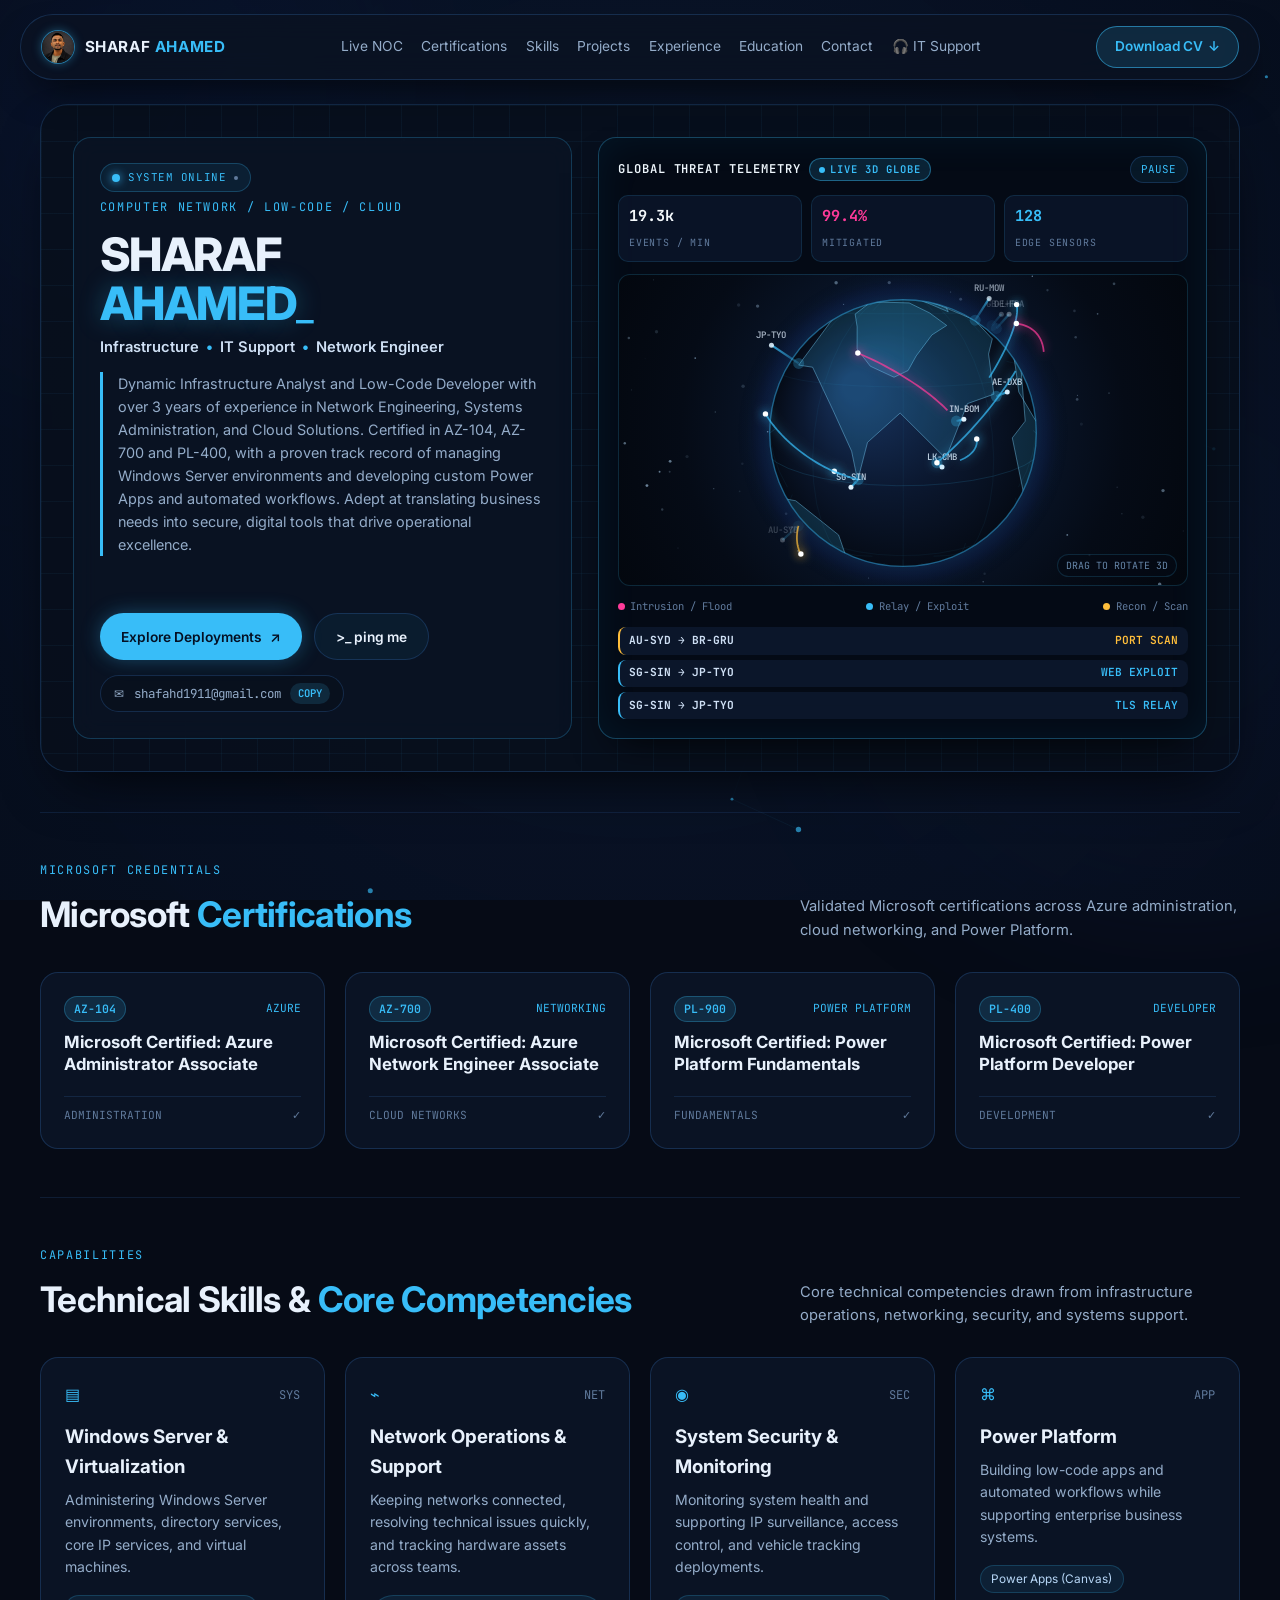
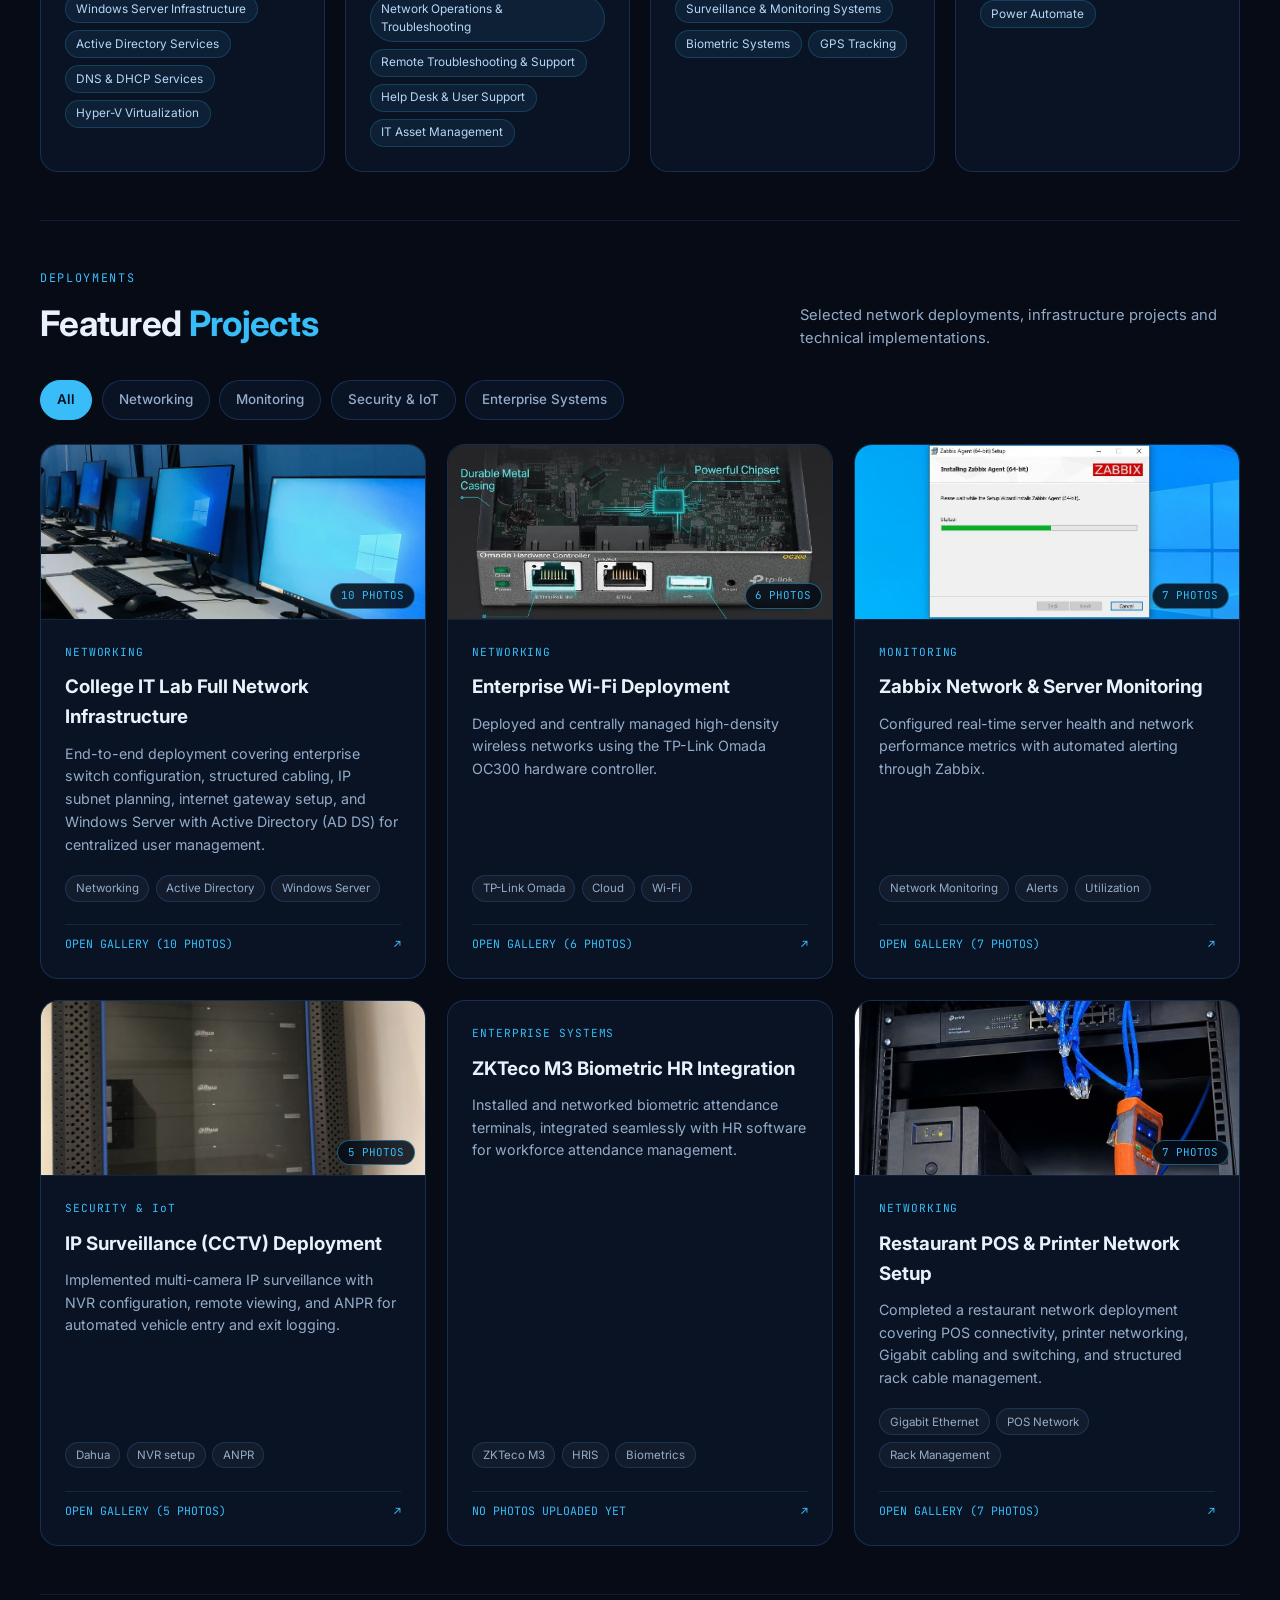
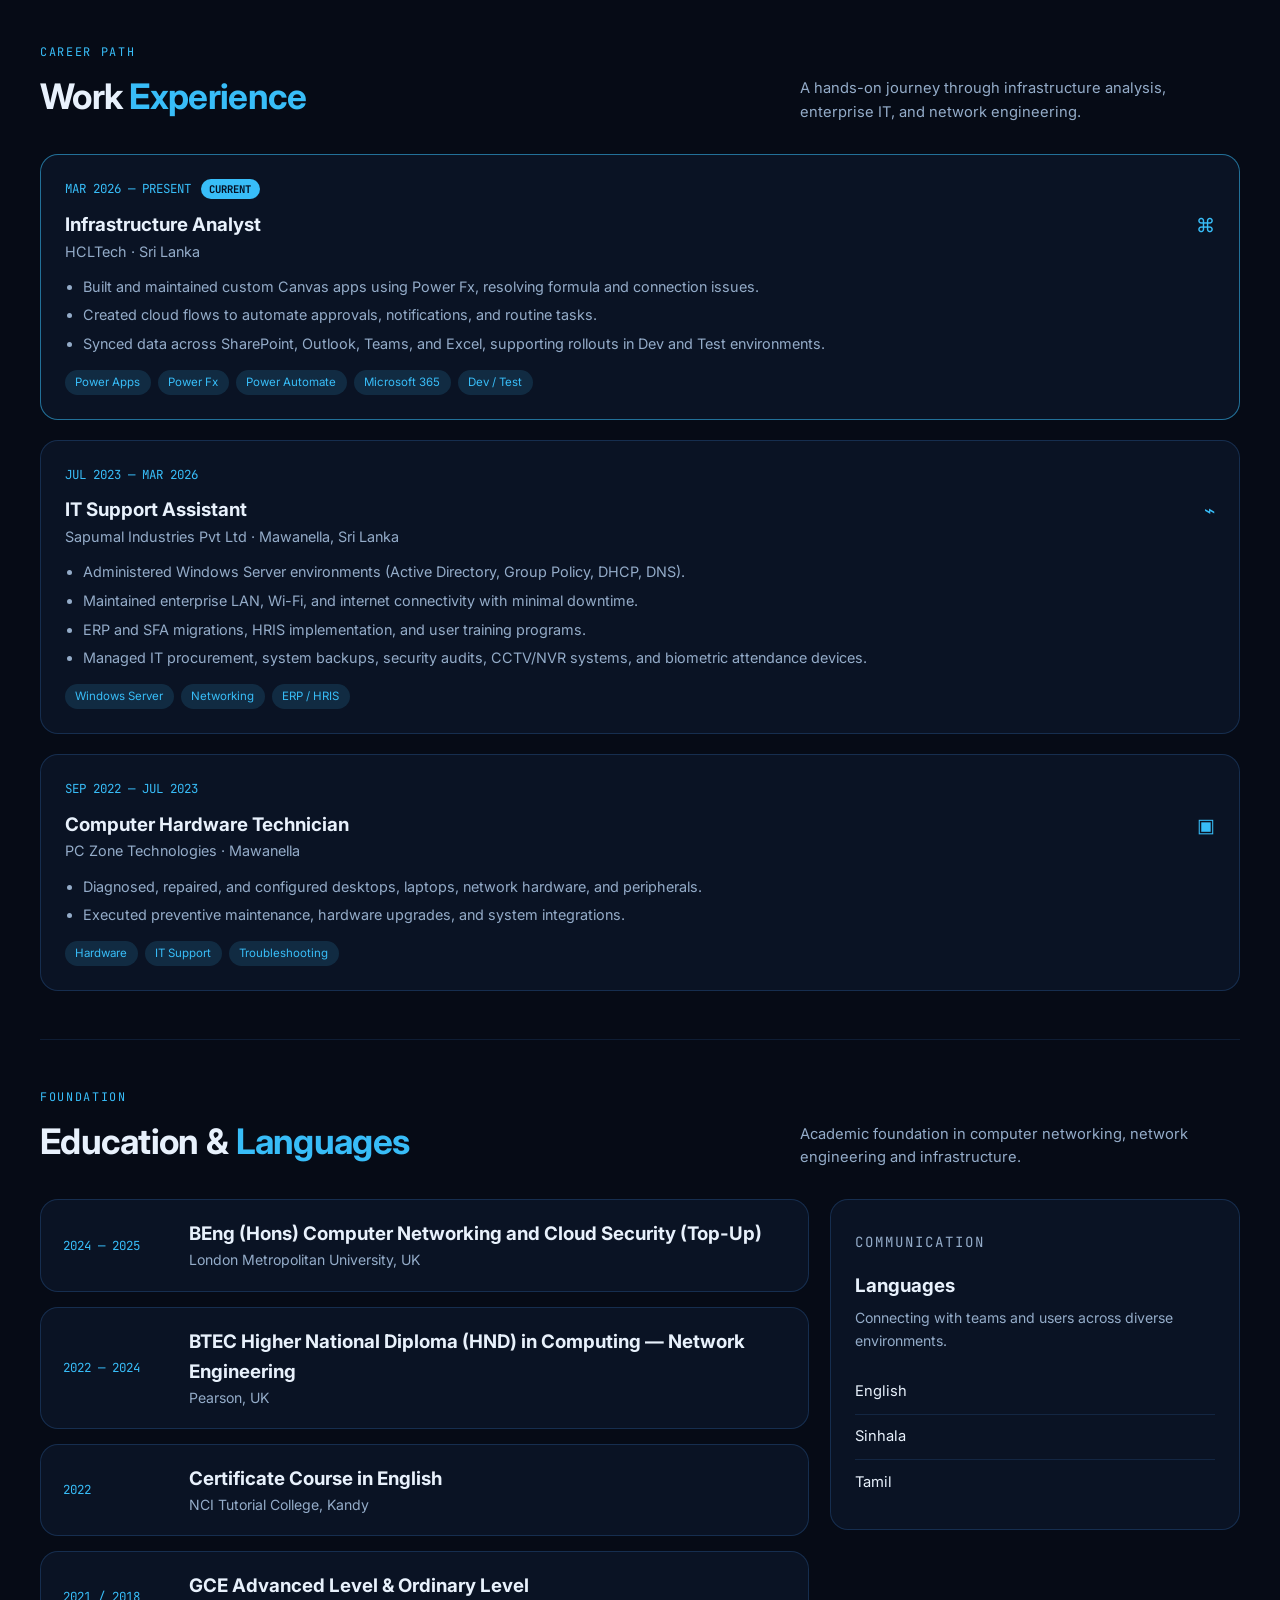
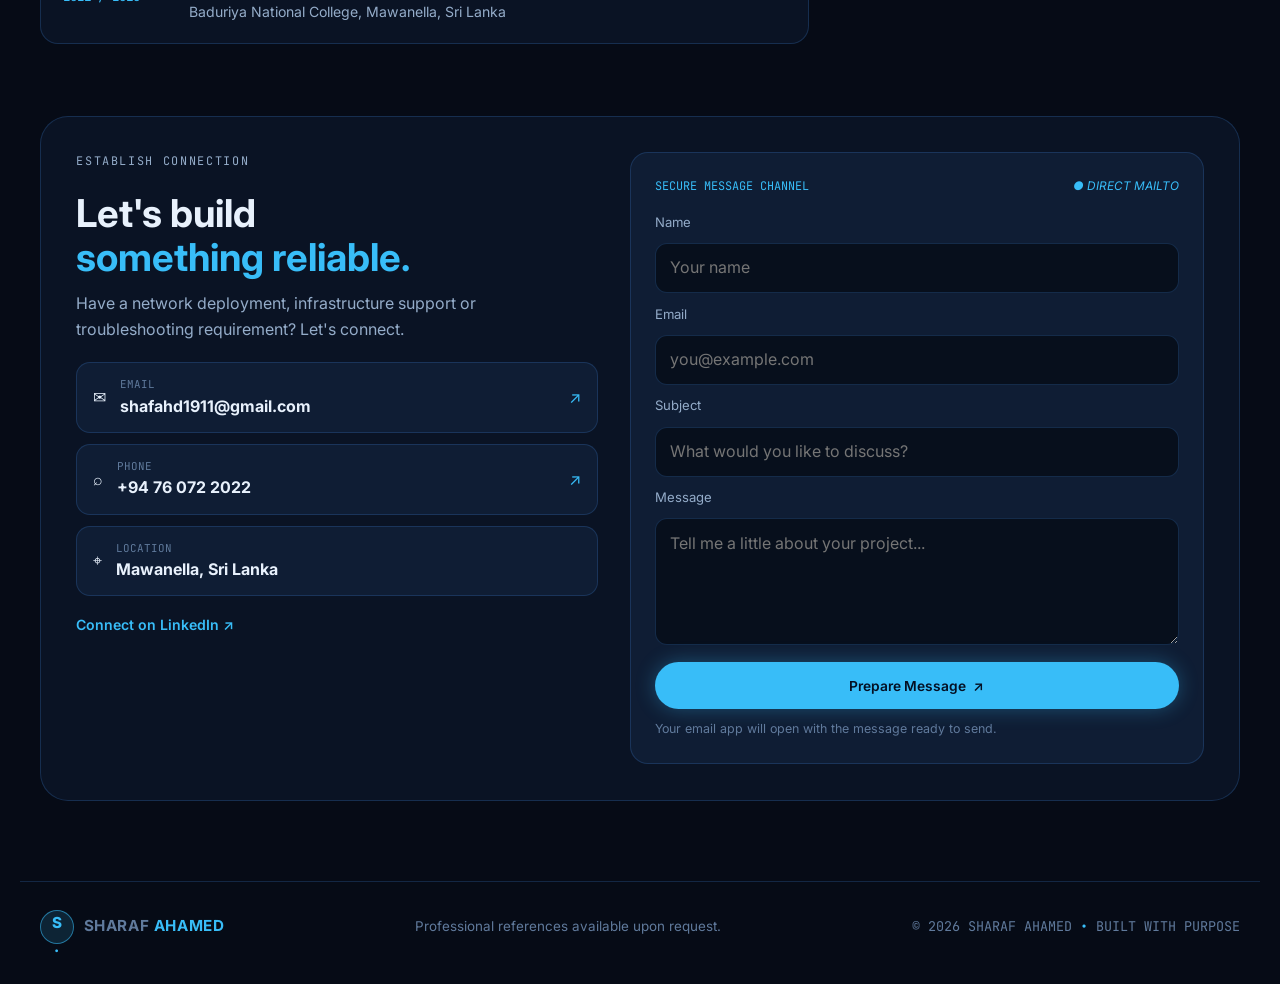
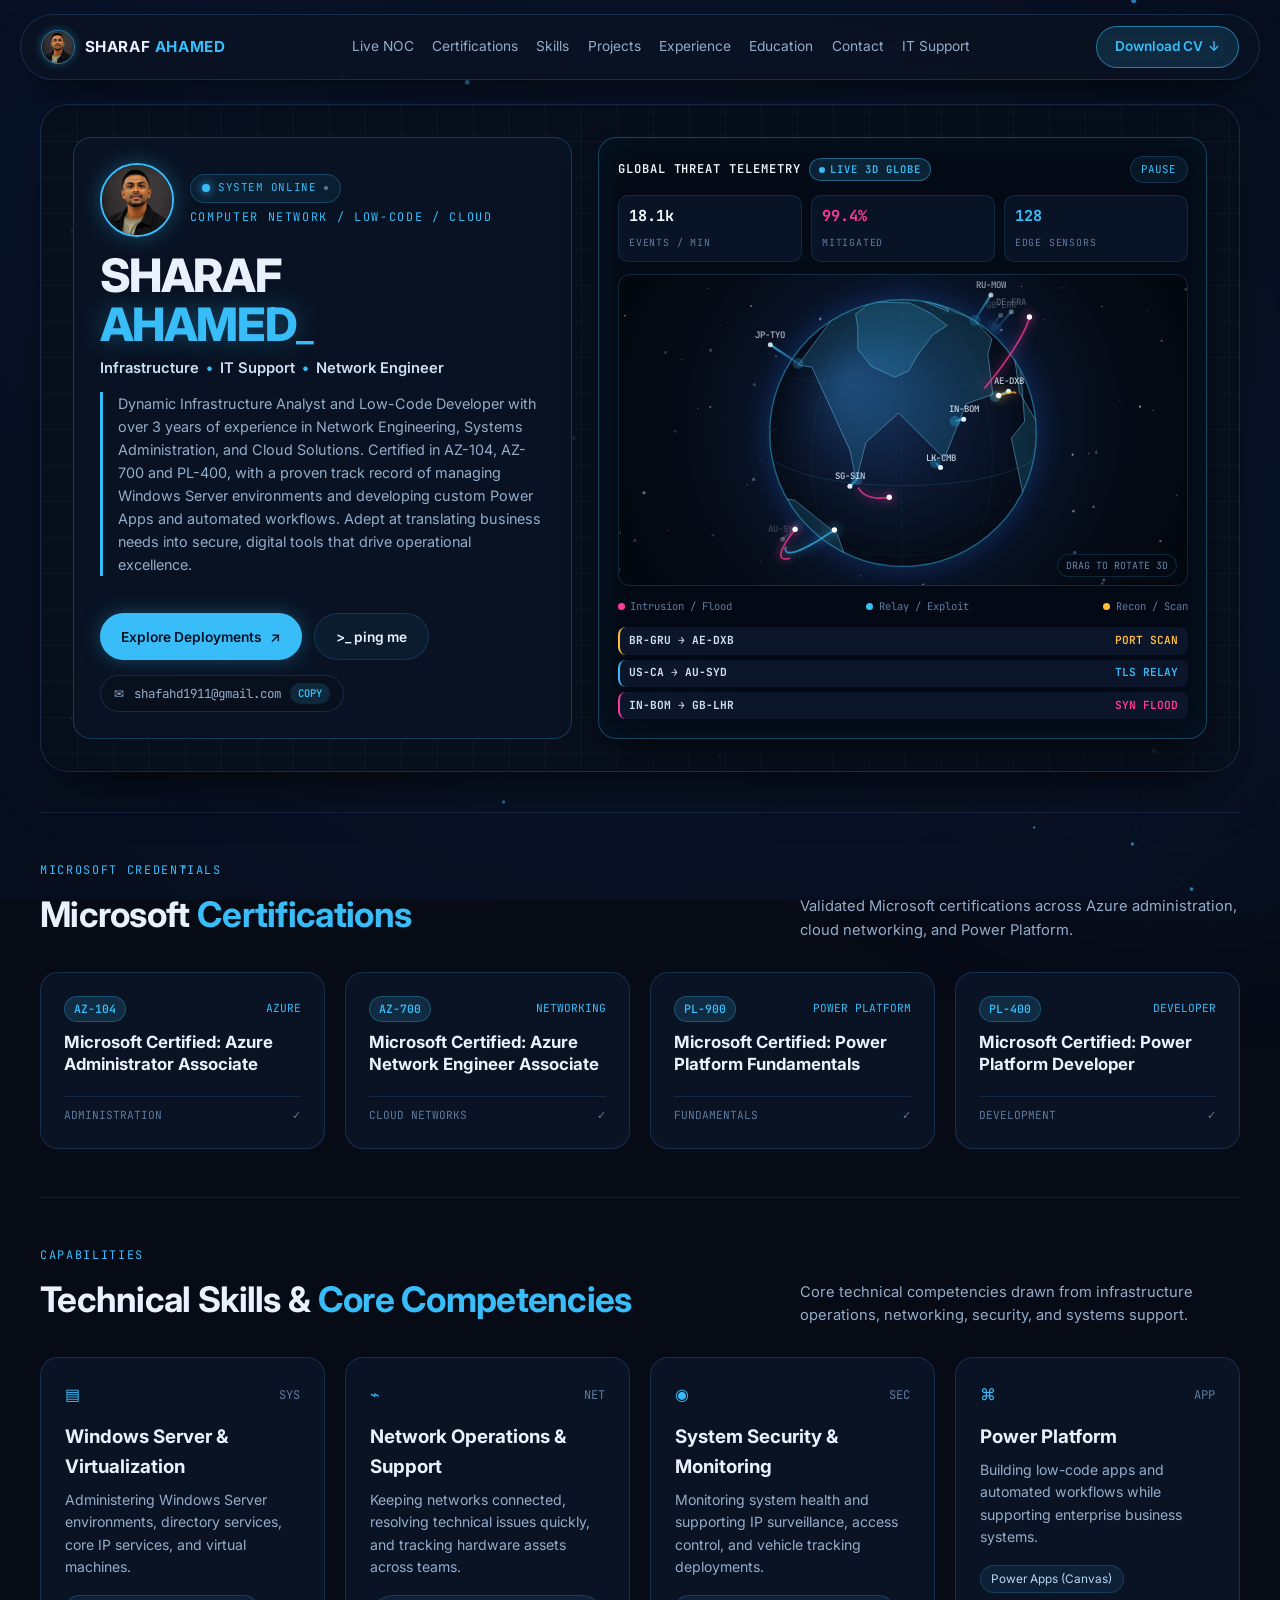
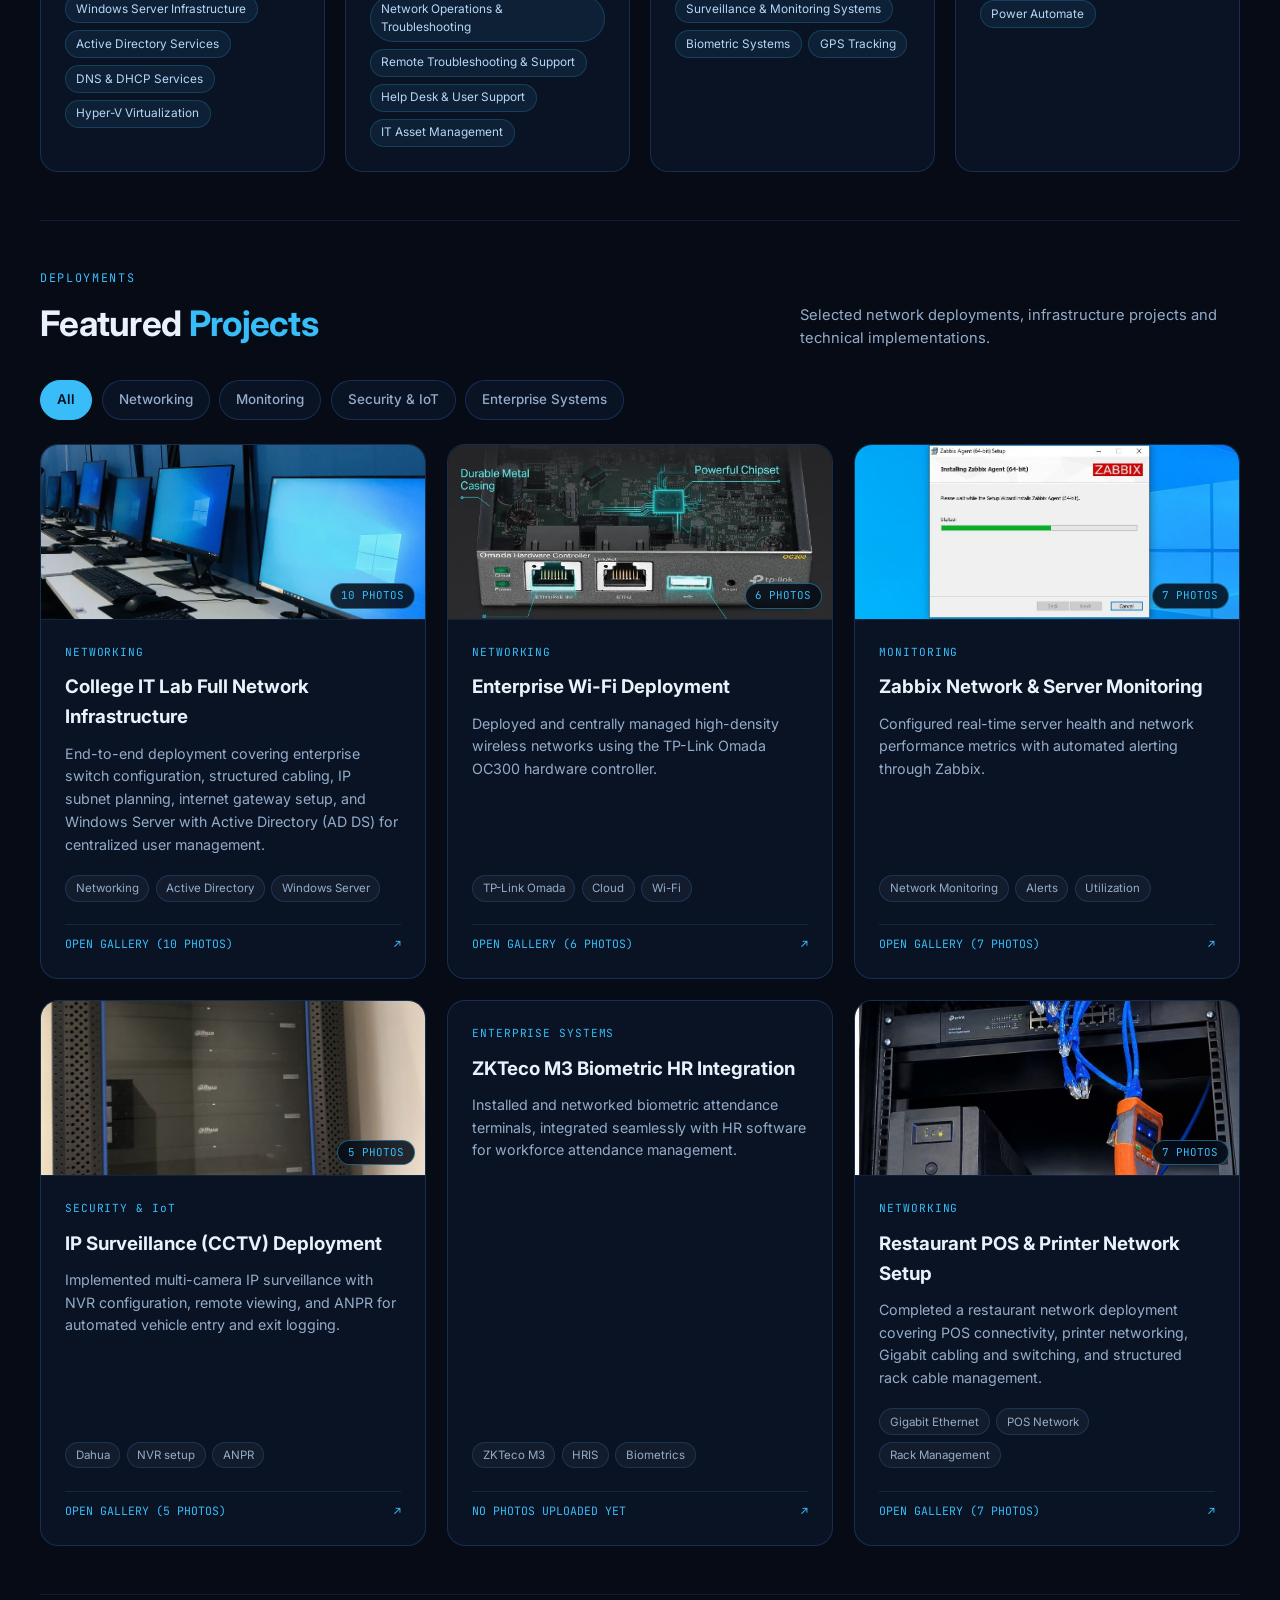
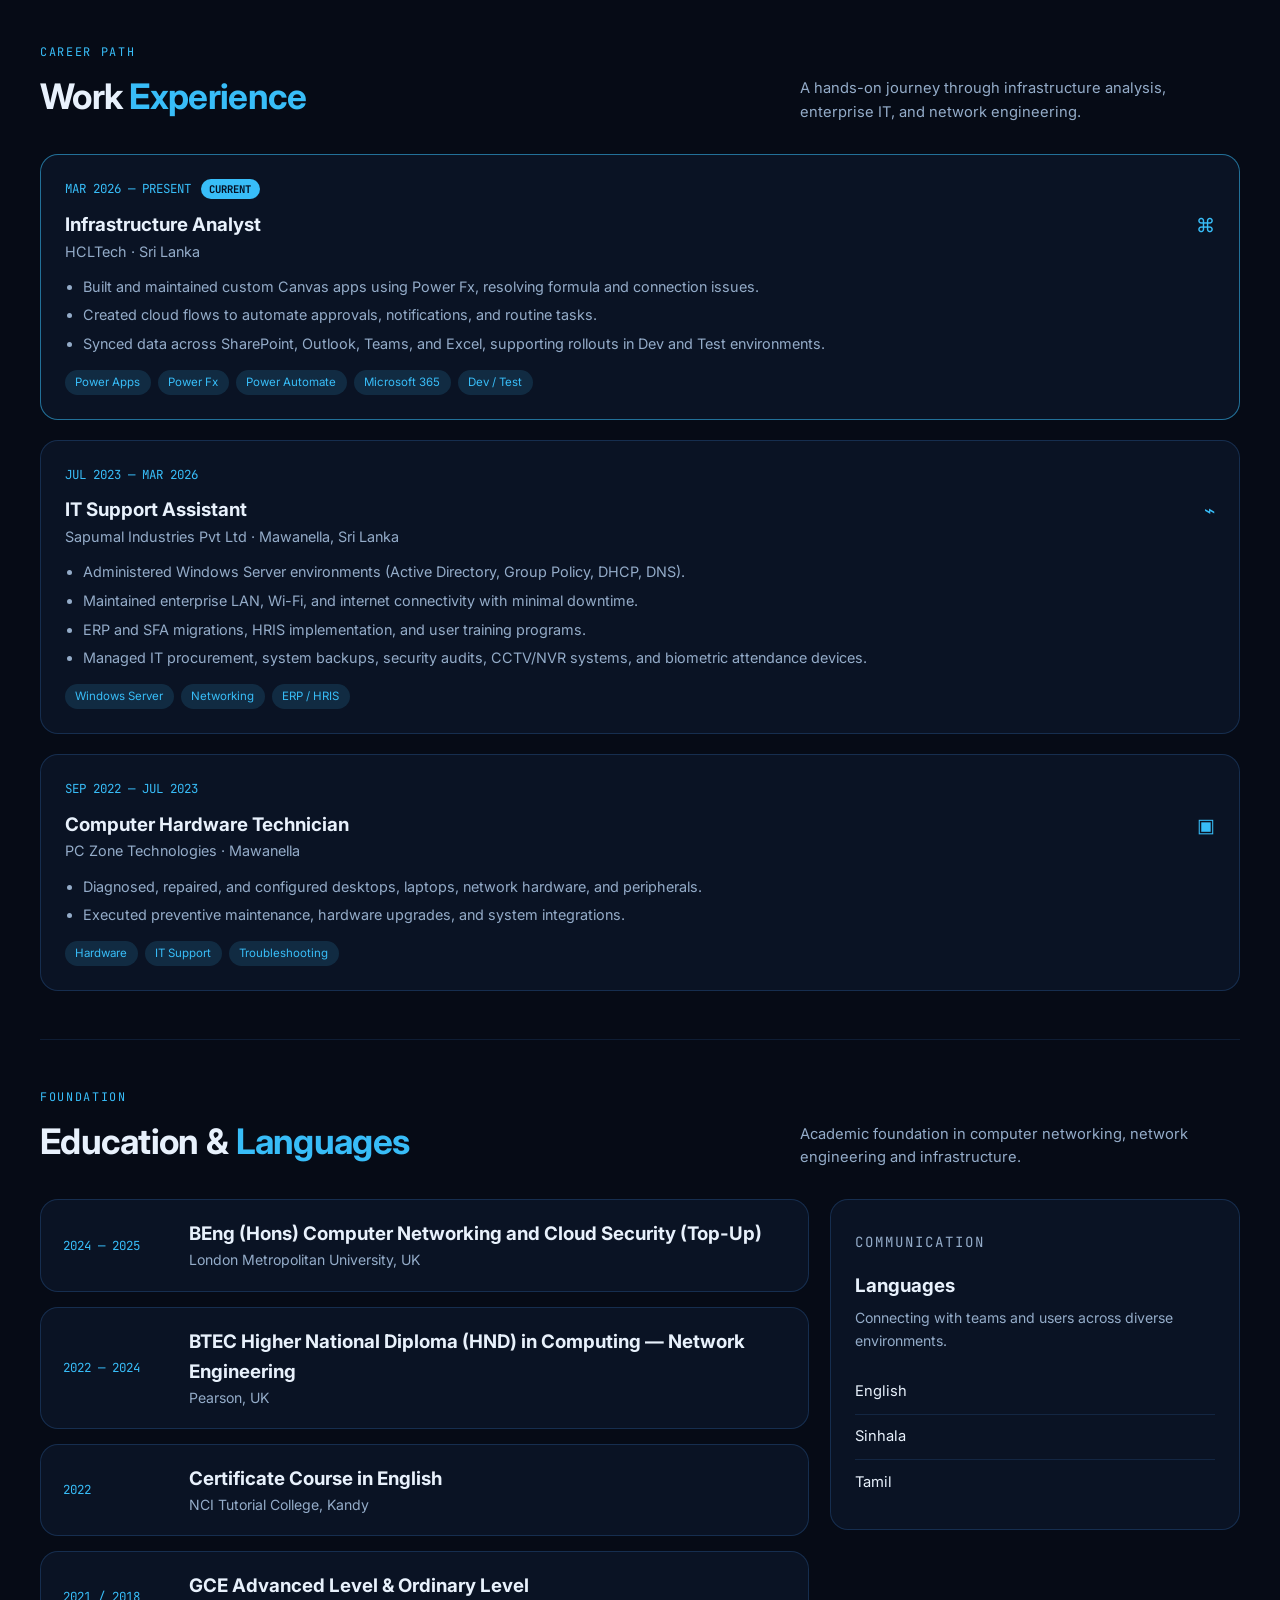
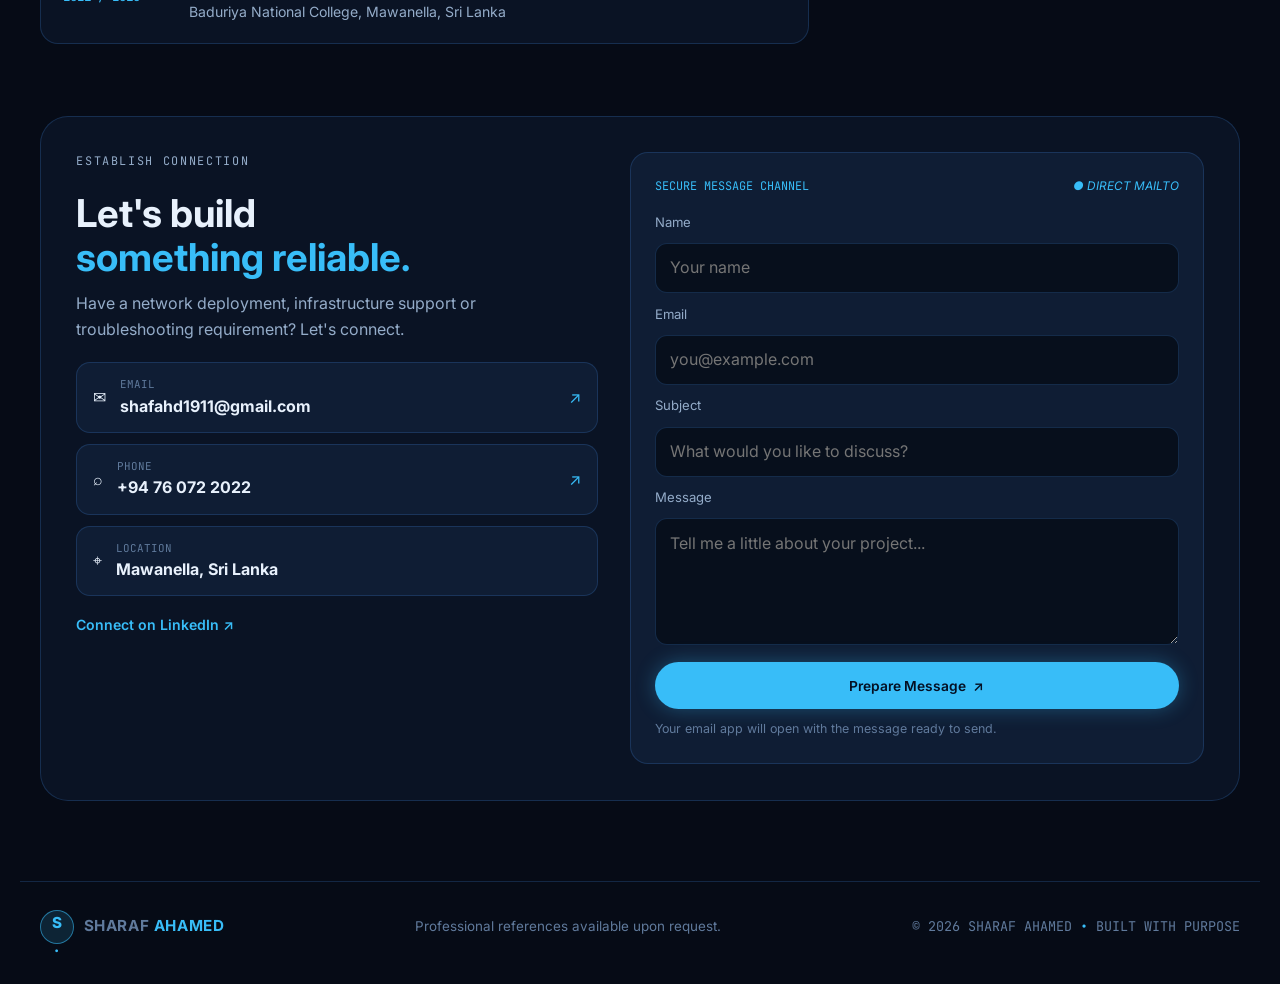
